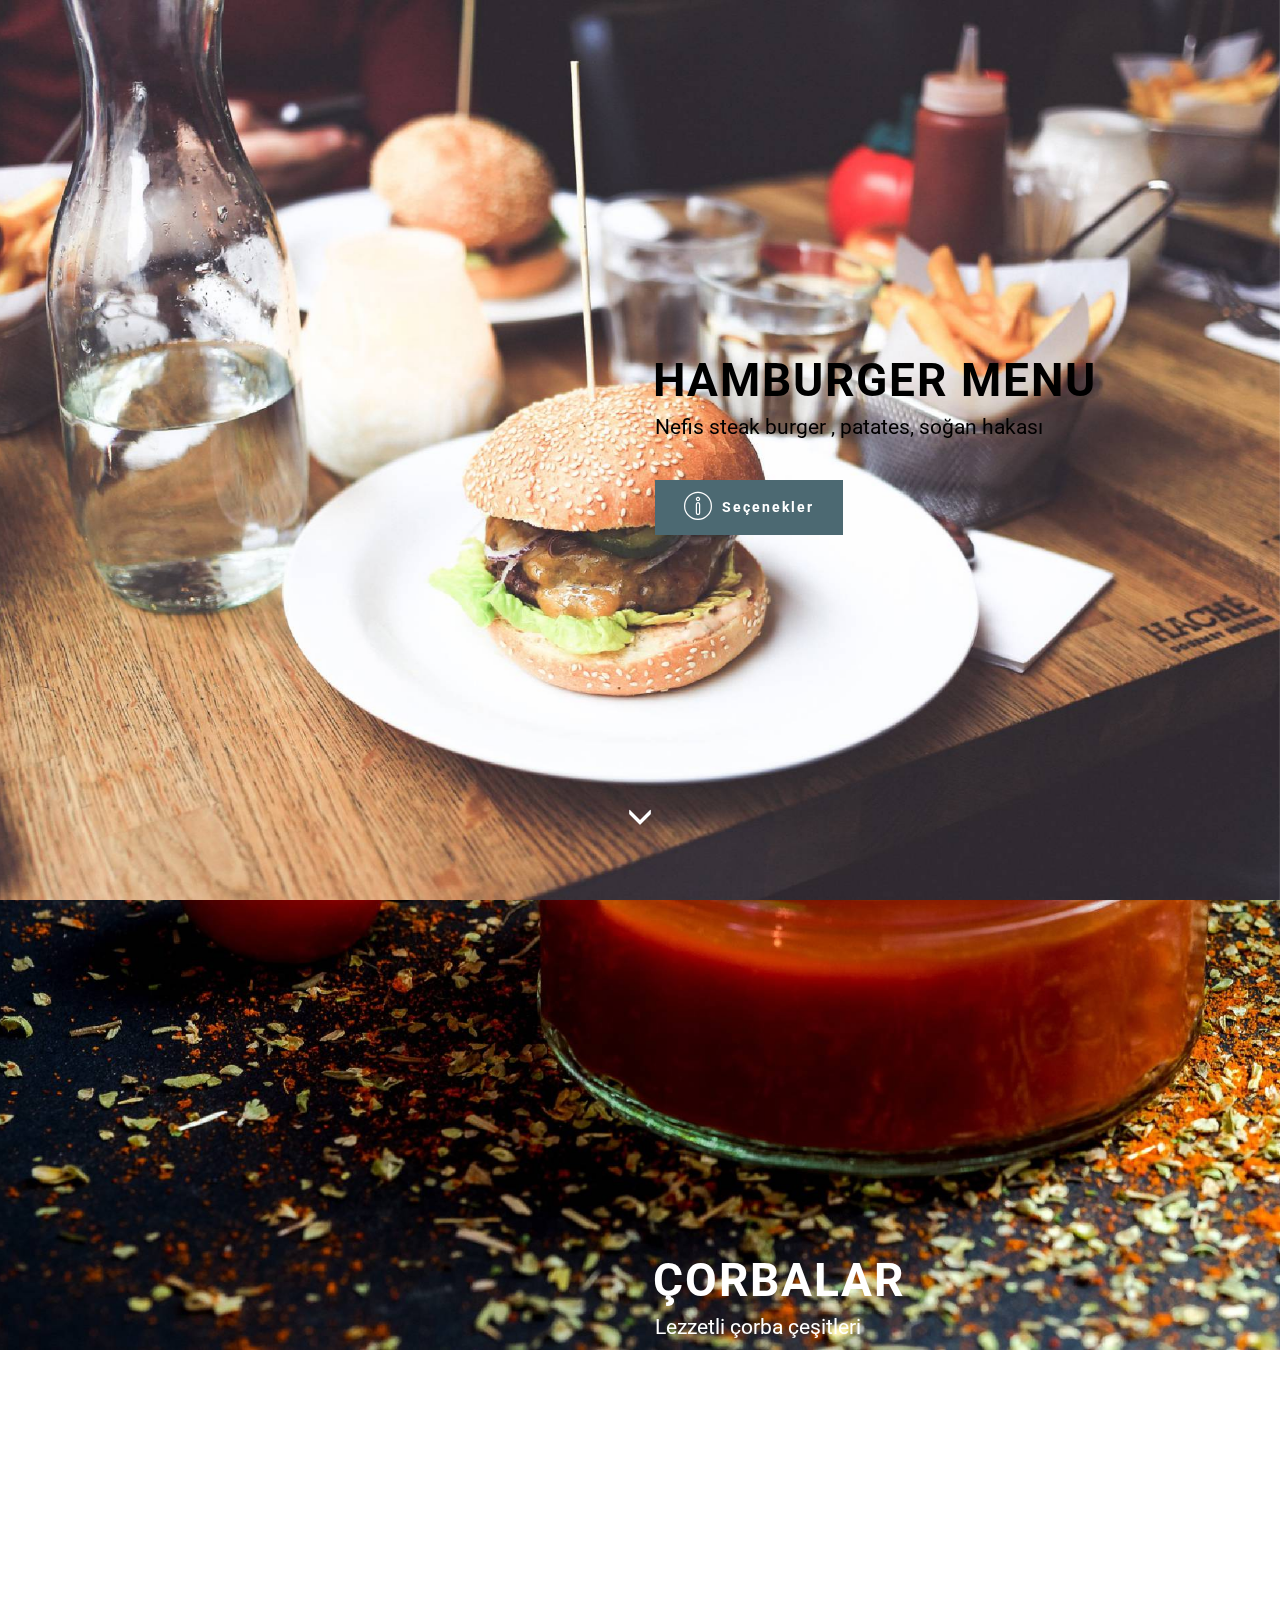
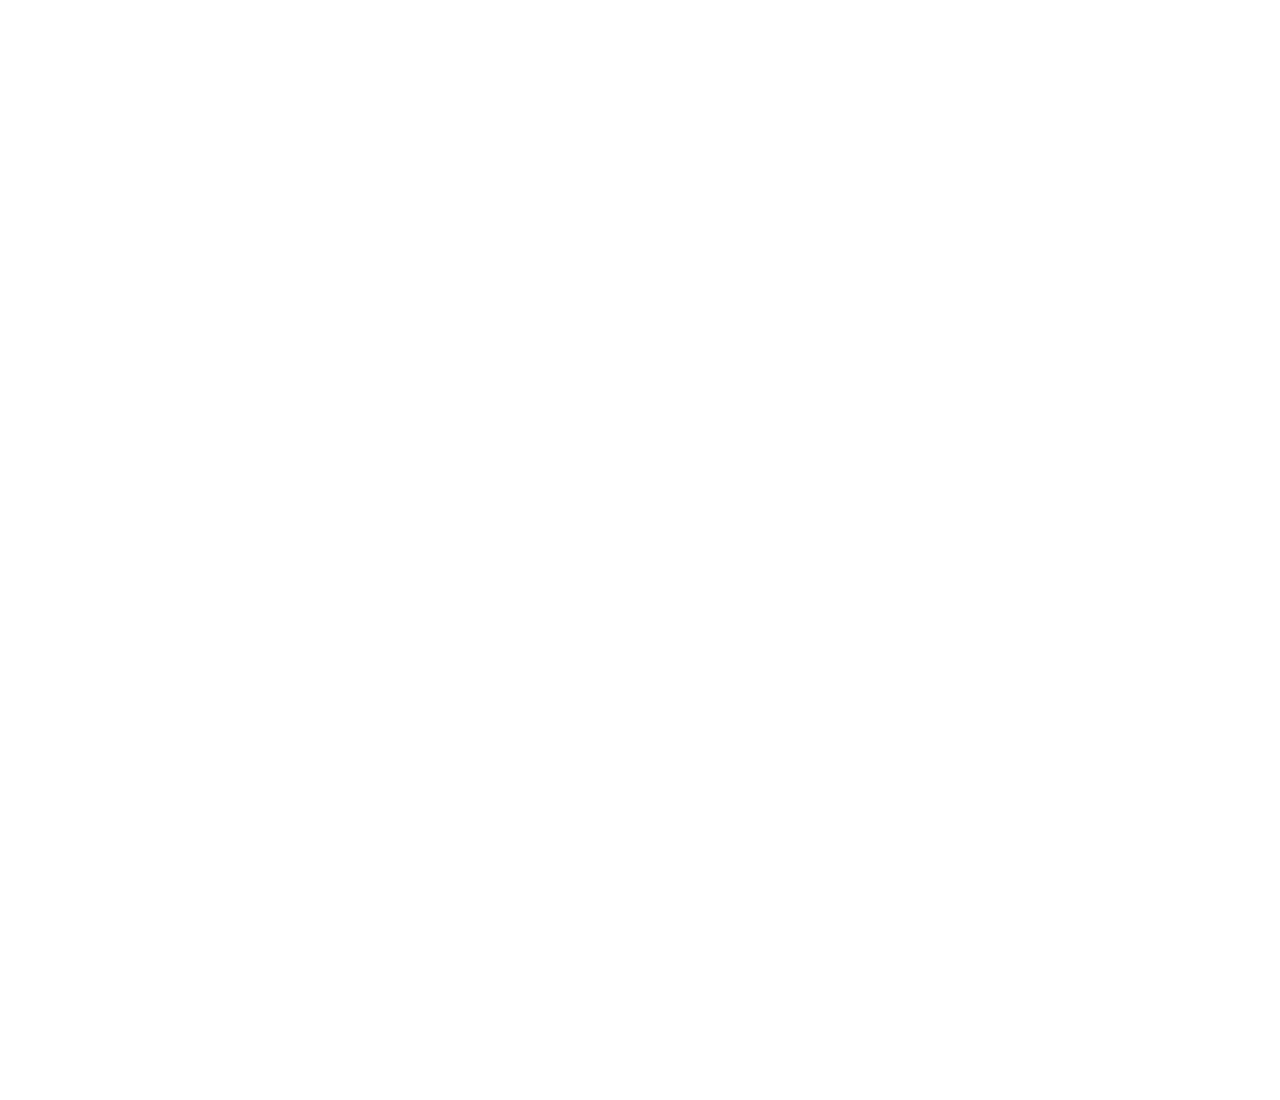
==== index.html @ 64777cfb "create github pages" ====
<!DOCTYPE html>
<html>
<head>
  <!-- Site made with Mobirise Website Builder v3.12.1, https://mobirise.com -->
  <meta charset="UTF-8">
  <meta http-equiv="X-UA-Compatible" content="IE=edge">
  <meta name="generator" content="Mobirise v3.12.1, mobirise.com">
  <meta name="viewport" content="width=device-width, initial-scale=1">
  <link rel="shortcut icon" href="assets/images/logo.png" type="image/x-icon">
  <meta name="description" content="MarkoPOS Menu">
  <title>MarkoPOS Menu</title>
  <link rel="stylesheet" href="https://fonts.googleapis.com/css?family=Roboto:700,400&amp;subset=cyrillic,latin,greek,vietnamese">
  <link rel="stylesheet" href="assets/web/assets/mobirise-icons/mobirise-icons.css">
  <link rel="stylesheet" href="assets/bootstrap/css/bootstrap.min.css">
  <link rel="stylesheet" href="assets/animate.css/animate.min.css">
  <link rel="stylesheet" href="assets/mobirise/css/style.css">
  <link rel="stylesheet" href="assets/mobirise/css/mbr-additional.css" type="text/css">
  
  
  
</head>
<body>
<section class="mbr-box mbr-section mbr-section--relative mbr-section--fixed-size mbr-section--full-height mbr-section--bg-adapted mbr-parallax-background" id="header1-1" style="background-image: url(assets/images/mbr-2000x1333.jpg);">
    <div class="mbr-box__magnet mbr-box__magnet--sm-padding mbr-box__magnet--center-left">
        
        <div class="mbr-box__container mbr-section__container container">
            <div class="mbr-box mbr-box--stretched"><div class="mbr-box__magnet mbr-box__magnet--center-left">
                <div class="row"><div class=" col-sm-6 col-sm-offset-6">
                    <div class="mbr-hero animated fadeInUp">
                        <h1 class="mbr-hero__text">HAMBURGER MENU</h1>
                        <p class="mbr-hero__subtext">Nefis steak burger , patates, soğan hakası</p>
                    </div>
                    <div class="mbr-buttons btn-inverse mbr-buttons--left"> <a class="mbr-buttons__btn btn btn-lg animated fadeInUp delay btn-primary" href="hamburgermenu.html"><span class="mbri-info mbr-iconfont mbr-iconfont-btn"></span>Seçenekler</a> </div>
                </div></div>
            </div></div>
        </div>
        <div class="mbr-arrow mbr-arrow--floating text-center">
            <div class="mbr-section__container container">
                <a class="mbr-arrow__link" href="#header1-2"><i class="glyphicon glyphicon-menu-down"></i></a>
            </div>
        </div>
    </div>
</section>

<section class="engine"><a rel="external" href="https://mobirise.com">Mobirise Web Page Builder</a></section><section class="mbr-box mbr-section mbr-section--relative mbr-section--fixed-size mbr-section--full-height mbr-section--bg-adapted mbr-parallax-background" id="header1-2" style="background-image: url(assets/images/mbr-1-2000x1333.jpg);">
    <div class="mbr-box__magnet mbr-box__magnet--sm-padding mbr-box__magnet--center-left">
        
        <div class="mbr-box__container mbr-section__container container">
            <div class="mbr-box mbr-box--stretched"><div class="mbr-box__magnet mbr-box__magnet--center-left">
                <div class="row"><div class=" col-sm-6 col-sm-offset-6">
                    <div class="mbr-hero animated fadeInUp">
                        <h1 class="mbr-hero__text">ÇORBALAR</h1>
                        <p class="mbr-hero__subtext">Lezzetli çorba çeşitleri</p>
                    </div>
                    <div class="mbr-buttons btn-inverse mbr-buttons--left"> <a class="mbr-buttons__btn btn btn-lg btn-default animated fadeInUp delay" href="https://mobirise.com">Dahası..</a></div>
                </div></div>
            </div></div>
        </div>
        <div class="mbr-arrow mbr-arrow--floating text-center">
            <div class="mbr-section__container container">
                <a class="mbr-arrow__link" href="#header1-3"><i class="glyphicon glyphicon-menu-down"></i></a>
            </div>
        </div>
    </div>
</section>

<section class="mbr-box mbr-section mbr-section--relative mbr-section--fixed-size mbr-section--full-height mbr-section--bg-adapted mbr-parallax-background" id="header1-3" style="background-image: url(assets/images/mbr-2000x1334.jpg);">
    <div class="mbr-box__magnet mbr-box__magnet--sm-padding mbr-box__magnet--center-left">
        
        <div class="mbr-box__container mbr-section__container container">
            <div class="mbr-box mbr-box--stretched"><div class="mbr-box__magnet mbr-box__magnet--center-left">
                <div class="row"><div class=" col-sm-6 col-sm-offset-6">
                    <div class="mbr-hero animated fadeInUp">
                        <h1 class="mbr-hero__text">SOĞUK İÇECEKLER</h1>
                        <p class="mbr-hero__subtext">Soğuk içecek seçenekleri</p>
                    </div>
                    <div class="mbr-buttons btn-inverse mbr-buttons--left"> <a class="mbr-buttons__btn btn btn-lg btn-default animated fadeInUp delay" href="https://mobirise.com">Dahası...</a></div>
                </div></div>
            </div></div>
        </div>
        <div class="mbr-arrow mbr-arrow--floating text-center">
            <div class="mbr-section__container container">
                <a class="mbr-arrow__link" href="#next"><i class="glyphicon glyphicon-menu-down"></i></a>
            </div>
        </div>
    </div>
</section>


  <script src="assets/web/assets/jquery/jquery.min.js"></script>
  <script src="assets/bootstrap/js/bootstrap.min.js"></script>
  <script src="assets/smooth-scroll/smooth-scroll.js"></script>
  <script src="assets/jarallax/jarallax.js"></script>
  <script src="assets/mobirise/js/script.js"></script>
  
  
</body>
</html>
---- assets/web/assets/mobirise-icons/mobirise-icons.css ----
@font-face {
  font-family: 'MobiriseIcons';
  src:  url('mobirise-icons.eot?spat4u');
  src:  url('mobirise-icons.eot?spat4u#iefix') format('embedded-opentype'),
    url('mobirise-icons.ttf?spat4u') format('truetype'),
    url('mobirise-icons.woff?spat4u') format('woff'),
    url('mobirise-icons.svg?spat4u#MobiriseIcons') format('svg');
  font-weight: normal;
  font-style: normal;
}

[class^="mbri-"], [class*=" mbri-"] {
  /* use !important to prevent issues with browser extensions that change fonts */
  font-family: MobiriseIcons !important;
  speak: none;
  font-style: normal;
  font-weight: normal;
  font-variant: normal;
  text-transform: none;
  line-height: 1;

  /* Better Font Rendering =========== */
  -webkit-font-smoothing: antialiased;
  -moz-osx-font-smoothing: grayscale;
}

.mbri-alert:before {
  content: "\e900";
}
.mbri-android:before {
  content: "\e901";
}
.mbri-apple:before {
  content: "\e902";
}
.mbri-arrow-next:before {
  content: "\e903";
}
.mbri-arrow-prev:before {
  content: "\e904";
}
.mbri-bookmark:before {
  content: "\e905";
}
.mbri-bootstrap:before {
  content: "\e906";
}
.mbri-briefcase:before {
  content: "\e907";
}
.mbri-browse:before {
  content: "\e908";
}
.mbri-calendar:before {
  content: "\e909";
}
.mbri-camera:before {
  content: "\e90a";
}
.mbri-cart-add:before {
  content: "\e90b";
}
.mbri-cart-full:before {
  content: "\e90c";
}
.mbri-cash:before {
  content: "\e90d";
}
.mbri-change-style:before {
  content: "\e90e";
}
.mbri-chat:before {
  content: "\e90f";
}
.mbri-clock:before {
  content: "\e910";
}
.mbri-close:before {
  content: "\e911";
}
.mbri-cloud:before {
  content: "\e912";
}
.mbri-code:before {
  content: "\e913";
}
.mbri-contact-form:before {
  content: "\e914";
}
.mbri-credit-card:before {
  content: "\e915";
}
.mbri-cursor-click:before {
  content: "\e916";
}
.mbri-cust-feedback:before {
  content: "\e917";
}
.mbri-database:before {
  content: "\e918";
}
.mbri-delivery:before {
  content: "\e919";
}
.mbri-desktop:before {
  content: "\e91a";
}
.mbri-devices:before {
  content: "\e91b";
}
.mbri-down:before {
  content: "\e91c";
}
.mbri-download:before {
  content: "\e972";
}
.mbri-drag-n-drop:before {
  content: "\e91e";
}
.mbri-edit:before {
  content: "\e91f";
}
.mbri-edit2:before {
  content: "\e920";
}
.mbri-error:before {
  content: "\e921";
}
.mbri-extension:before {
  content: "\e922";
}
.mbri-features:before {
  content: "\e923";
}
.mbri-file:before {
  content: "\e924";
}
.mbri-flag:before {
  content: "\e925";
}
.mbri-folder:before {
  content: "\e926";
}
.mbri-gift:before {
  content: "\e927";
}
.mbri-globe:before {
  content: "\e928";
}
.mbri-globe-2:before {
  content: "\e929";
}
.mbri-growing-chart:before {
  content: "\e92a";
}
.mbri-hearth:before {
  content: "\e92b";
}
.mbri-help:before {
  content: "\e92c";
}
.mbri-home:before {
  content: "\e92d";
}
.mbri-hot-cup:before {
  content: "\e92e";
}
.mbri-idea:before {
  content: "\e92f";
}
.mbri-image-gallery:before {
  content: "\e930";
}
.mbri-image-slider:before {
  content: "\e931";
}
.mbri-info:before {
  content: "\e932";
}
.mbri-key:before {
  content: "\e933";
}
.mbri-laptop:before {
  content: "\e934";
}
.mbri-layers:before {
  content: "\e935";
}
.mbri-left:before {
  content: "\e936";
}
.mbri-letter:before {
  content: "\e937";
}
.mbri-like:before {
  content: "\e938";
}
.mbri-link:before {
  content: "\e939";
}
.mbri-lock:before {
  content: "\e93a";
}
.mbri-login:before {
  content: "\e93b";
}
.mbri-logout:before {
  content: "\e93c";
}
.mbri-magic-stick:before {
  content: "\e93d";
}
.mbri-map-pin:before {
  content: "\e93e";
}
.mbri-menu:before {
  content: "\e93f";
}
.mbri-mobile:before {
  content: "\e940";
}
.mbri-mobile2:before {
  content: "\e941";
}
.mbri-mobirise:before {
  content: "\e942";
}
.mbri-music:before {
  content: "\e943";
}
.mbri-new-file:before {
  content: "\e944";
}
.mbri-opened-folder:before {
  content: "\e945";
}
.mbri-pages:before {
  content: "\e946";
}
.mbri-paper-plane:before {
  content: "\e947";
}
.mbri-paperclip:before {
  content: "\e948";
}
.mbri-photo:before {
  content: "\e949";
}
.mbri-photos:before {
  content: "\e94a";
}
.mbri-pin:before {
  content: "\e94b";
}
.mbri-play:before {
  content: "\e94c";
}
.mbri-plus:before {
  content: "\e94d";
}
.mbri-preview:before {
  content: "\e94e";
}
.mbri-print:before {
  content: "\e94f";
}
.mbri-protect:before {
  content: "\e950";
}
.mbri-question:before {
  content: "\e951";
}
.mbri-quote:before {
  content: "\e952";
}
.mbri-refresh:before {
  content: "\e953";
}
.mbri-responsive:before {
  content: "\e954";
}
.mbri-right:before {
  content: "\e955";
}
.mbri-rocket:before {
  content: "\e956";
}
.mbri-sad-face:before {
  content: "\e957";
}
.mbri-sale:before {
  content: "\e958";
}
.mbri-save:before {
  content: "\e959";
}
.mbri-search:before {
  content: "\e95a";
}
.mbri-setting:before {
  content: "\e95b";
}
.mbri-setting2:before {
  content: "\e95c";
}
.mbri-setting3:before {
  content: "\e95d";
}
.mbri-share:before {
  content: "\e95e";
}
.mbri-shopping-bag:before {
  content: "\e95f";
}
.mbri-shopping-basket:before {
  content: "\e960";
}
.mbri-shopping-cart:before {
  content: "\e961";
}
.mbri-sites:before {
  content: "\e962";
}
.mbri-smile-face:before {
  content: "\e963";
}
.mbri-speed:before {
  content: "\e964";
}
.mbri-star:before {
  content: "\e965";
}
.mbri-success:before {
  content: "\e966";
}
.mbri-sun:before {
  content: "\e967";
}
.mbri-tablet:before {
  content: "\e968";
}
.mbri-target:before {
  content: "\e969";
}
.mbri-timer:before {
  content: "\e96a";
}
.mbri-to-ftp:before {
  content: "\e96b";
}
.mbri-to-local-drive:before {
  content: "\e96c";
}
.mbri-touch-swipe:before {
  content: "\e96d";
}
.mbri-touch:before {
  content: "\e96e";
}
.mbri-trash:before {
  content: "\e96f";
}
.mbri-unlock:before {
  content: "\e970";
}
.mbri-up:before {
  content: "\e971";
}
.mbri-upload:before {
  content: "\e91d";
}
.mbri-user:before {
  content: "\e973";
}
.mbri-user2:before {
  content: "\e974";
}
.mbri-users:before {
  content: "\e975";
}
.mbri-video:before {
  content: "\e976";
}
.mbri-video-play:before {
  content: "\e977";
}
.mbri-watch:before {
  content: "\e978";
}
.mbri-website-theme:before {
  content: "\e979";
}
.mbri-wifi:before {
  content: "\e97a";
}
.mbri-windows:before {
  content: "\e97b";
}
---- assets/mobirise/css/style.css ----
.is-builder .animated {
  -webkit-animation-name: none !important;
  animation-name: none !important;
}
html {
  position: relative;
  min-height: 100%;
}
.mbr-embedded-video {
  position: relative;
}
.mbr-background-video,
.mbr-background-video-preview {
  bottom: 0;
  left: 0;
  overflow: hidden;
  position: absolute;
  right: 0;
  top: 0;
}
.mbr-parallax-background,
.mbr-background {
  background-attachment: fixed !important;
  background-position: 50% 0;
  background-repeat: no-repeat;
  background-size: cover !important;
}
.mbr-hidden-scrollbar .mbr-parallax-background {
  background-size: auto 130%;
}
.mobile .mbr-parallax-background {
  background-attachment: scroll !important;
}
.mbr-background {
  background-attachment: scroll !important;
}
.mbr-navbar {
  position: relative;
  width: 100%;
}
.mbr-navbar:before {
  content: "";
  display: block;
}
.mbr-navbar__brand-link:after,
.mbr-navbar__brand-img {
  max-height: 74px;
  height: 100%;
}
.mbr-navbar:before,
.mbr-navbar__container {
  height: 98px;
}
.mbr-navbar--ss .mbr-navbar__brand-link:after,
.mbr-navbar--ss .mbr-navbar__brand-img {
  height: 74px;
}
.mbr-navbar--ss:before,
.mbr-navbar--ss .mbr-navbar__container {
  height: 98px;
}
.mbr-navbar--xs .mbr-navbar__brand-link:after,
.mbr-navbar--xs .mbr-navbar__brand-img {
  height: 32px;
}
.mbr-navbar--xs:before,
.mbr-navbar--xs .mbr-navbar__container {
  height: 56px;
}
.mbr-navbar--s .mbr-navbar__brand-link:after,
.mbr-navbar--s .mbr-navbar__brand-img {
  height: 48px;
}
.mbr-navbar--s:before,
.mbr-navbar--s .mbr-navbar__container {
  height: 72px;
}
.mbr-navbar--m .mbr-navbar__brand-link:after,
.mbr-navbar--m .mbr-navbar__brand-img {
  height: 64px;
}
.mbr-navbar--m:before,
.mbr-navbar--m .mbr-navbar__container {
  height: 88px;
}
.mbr-navbar--l .mbr-navbar__brand-link:after,
.mbr-navbar--l .mbr-navbar__brand-img {
  height: 96px;
}
.mbr-navbar--l:before,
.mbr-navbar--l .mbr-navbar__container {
  height: 120px;
}
.mbr-navbar--xl .mbr-navbar__brand-link:after,
.mbr-navbar--xl .mbr-navbar__brand-img {
  height: 128px;
}
.mbr-navbar--xl:before,
.mbr-navbar--xl .mbr-navbar__container {
  height: 152px;
}
.mbr-navbar--short .mbr-navbar__brand-link:after,
.mbr-navbar--short .mbr-navbar__brand-img {
  height: 40px;
}
.mbr-navbar--short .mbr-brand__logo .mbr-iconfont{
  font-size: 40px;
}
.mbr-navbar--short:before,
.mbr-navbar--short .mbr-navbar__container {
  height: 64px;
}
.mbr-navbar--short .mbr-navbar__container {
  padding: 12px 0;
}
@media (max-width: 767px) {
  .mbr-navbar--short .mbr-navbar__brand-link:after,
  .mbr-navbar--short .mbr-navbar__brand-img {
    height: 31px;
  }
  .mbr-navbar--short:before,
  .mbr-navbar--short .mbr-navbar__container {
    height: 45px;
  }
  .mbr-navbar--short .mbr-navbar__container {
    padding: 7px 0;
  }
}
.mbr-navbar__brand-img {
  position: relative;
}
.mbr-navbar__brand-img,
.mbr-navbar__container,
.mbr-navbar__section {
  -webkit-transition: all 300ms ease-in-out 0s;
  -o-transition: all 300ms ease-in-out 0s;
  transition: all 300ms ease-in-out 0s;
}
.mbr-navbar__section {
  background: #2c2c2c;
  height: auto;
  position: absolute;
  top: 0;
  width: 100%;
  z-index: 1000;
}
.mbr-navbar__container {
  display: table;
  padding: 12px 0;
  width: 100%;
}
.mbr-navbar__menu-box {
  display: table;
  width: 100%;
}
.mbr-navbar__menu-box--inline-left,
.mbr-navbar__menu-box--inline-center,
.mbr-navbar__menu-box--inline-right {
  display: block;
  text-align: left;
}
.mbr-navbar__menu-box--inline-center {
  text-align: center;
}
.mbr-navbar__menu-box--inline-right {
  text-align: right;
}
.mbr-navbar__column {
  display: table-cell;
  vertical-align: middle;
}
.mbr-navbar__column--xxs {
  width: 1%;
}
.mbr-navbar__column--xs {
  width: 10%;
}
.mbr-navbar__column--s {
  width: 20%;
}
.mbr-navbar__column--m {
  width: 30%;
}
.mbr-navbar__column--l {
  width: 40%;
}
.mbr-navbar__column--xl {
  width: 50%;
}
.mbr-navbar__menu-box--inline-left .mbr-navbar__column,
.mbr-navbar__menu-box--inline-center .mbr-navbar__column,
.mbr-navbar__menu-box--inline-right .mbr-navbar__column {
  display: inline-block;
}
.mbr-navbar__items {
  float: left;
  padding-left: 0px;
  position: relative;
  left: -20px;
}
.mbr-navbar__items--right {
  float: right;
  left: 0;
}
.float-left {
  float: left;
}
.mbr-navbar__item {
  display: block;
  float: left;
  position: relative;
}
.mbr-navbar__hamburger {
  display: none;
  margin-top: -11px;
  position: absolute;
  right: 0;
  top: 50%;
  z-index: 10000;
}
.mbr-navbar--collapsed .mbr-navbar__container {
  position: relative;
}
.mbr-navbar--collapsed .mbr-navbar__column {
  display: block;
  width: 100%;
}
.mbr-navbar--collapsed .mbr-navbar__items--right {
  padding-top: 13px;
}
.mbr-navbar--collapsed .mbr-navbar__menu {
  background: rgba(0, 0, 0, 0.9);
  display: none;
  height: 100%;
  left: 0;
  position: fixed;
  top: 0;
  width: 100%;
  z-index: 9999;
}
.mbr-navbar--collapsed .mbr-navbar__menu-box {
  display: table-cell;
  vertical-align: middle;
}
.mbr-navbar--collapsed .mbr-navbar__items {
  float: none;
}
.mbr-navbar--collapsed .mbr-navbar__item {
  float: none;
}
.mbr-navbar--collapsed .mbr-navbar__hamburger {
  display: block;
}
.mbr-navbar--collapsed.mbr-navbar--open .mbr-navbar__menu {
  display: table;
}
.mbr-navbar--collapsed.mbr-navbar--open:not(.mbr-navbar--sticky) .mbr-navbar__section {
  background: none;
  position: fixed;
}
.mbr-navbar--collapsed.mbr-navbar--open .mbr-navbar__brand {
  visibility: hidden;
}
.mbr-navbar--collapsed.mbr-navbar--sticky.mbr-navbar--open .mbr-navbar__brand {
  visibility: visible;
}
.mbr-navbar--collapsed.mbr-navbar--open .mbr-navbar__brand-img,
.mbr-navbar--collapsed.mbr-navbar--open .mbr-navbar__container {
  -webkit-transition: none;
  -o-transition: none;
  transition: none;
}
.mbr-navbar--freeze.mbr-navbar--collapsed.mbr-navbar--open .mbr-navbar__hamburger,
.mbr-navbar--freeze.mbr-navbar--collapsed.mbr-navbar--open .mbr-navbar__hamburger:hover {
  color: #fff !important;
}
.mbr-navbar--sticky .mbr-navbar__section {
  position: fixed;
}
.mbr-navbar--absolute {
  position: absolute;
}
/* fix for popup menu conflict */
@media (max-width: 480px) {
  .mbr-navbar--absolute.mbr-navbar[id^=menu-] {
    position: absolute;
  }
}
.mbr-navbar--transparent .mbr-navbar__section {
  background: none;
}
.mbr-navbar--stuck .mbr-navbar__section,
.mbr-navbar--relative .mbr-navbar__section {
  background: #2c2c2c;
}
@media (max-width: 991px) {
  .mbr-navbar--auto-collapse .mbr-navbar__container {
    position: relative;
  }
  .mbr-navbar--auto-collapse .mbr-navbar__column {
    display: block;
    width: 100%;
  }
  .mbr-navbar__column {
    max-height: 100vh;
    overflow-x: hidden;
    overflow-y:auto;
  }
  .mbr-navbar__column::-webkit-scrollbar {
    display:none;
  }
  .mbr-navbar--auto-collapse .mbr-navbar__items--right {
    padding-top: 13px;
  }
  .mbr-navbar--auto-collapse .mbr-navbar__menu {
    background: rgba(0, 0, 0, 0.9);
    display: none;
    height: 100%;
    left: 0;
    position: fixed;
    top: 0;
    width: 100%;
    z-index: 9999;
  }
  .mbr-navbar--auto-collapse .mbr-navbar__menu-box {
    display: table-cell;
    vertical-align: middle;
  }
  .mbr-navbar--auto-collapse .mbr-navbar__items {
    float: none;
  }
  .mbr-navbar--auto-collapse .mbr-navbar__item {
    float: none;
  }
  .mbr-navbar--auto-collapse .mbr-navbar__hamburger {
    display: block;
  }
  .mbr-navbar--auto-collapse.mbr-navbar--open .mbr-navbar__menu {
    display: table;
  }
  .mbr-navbar--auto-collapse.mbr-navbar--open:not(.mbr-navbar--sticky) .mbr-navbar__section {
    background: none;
    position: fixed;
  }
  .mbr-navbar--auto-collapse.mbr-navbar--open .mbr-navbar__brand {
    visibility: hidden;
  }
  .mbr-navbar--auto-collapse.mbr-navbar--sticky.mbr-navbar--open .mbr-navbar__brand {
    visibility: visible;
  }
  .mbr-navbar--auto-collapse.mbr-navbar--open .mbr-navbar__brand-img,
  .mbr-navbar--auto-collapse.mbr-navbar--open .mbr-navbar__container {
    -webkit-transition: none;
    -o-transition: none;
    transition: none;
  }
}
.mbr-after-navbar:before {
  content: "";
  display: block;
  height: 98px;
}
.mbr-hamburger {
  cursor: pointer;
  height: 23px;
  width: 30px;
}
.mbr-hamburger:focus {
  outline: none;
}
.mbr-hamburger__line,
.mbr-hamburger__line:before,
.mbr-hamburger__line:after {
  content: "";
  position: absolute;
  display: block;
  height: 1px;
  cursor: pointer;
}
.mbr-hamburger__line,
.mbr-hamburger__line:before,
.mbr-hamburger__line:after {
  width: 30px;
  border-bottom: 5px solid;
  top: 9px;
}
.mbr-hamburger__line:before {
  top: -9px;
}
.mbr-hamburger__line:after {
  top: 9px;
}
.mbr-hamburger__line,
.mbr-hamburger__line:before,
.mbr-hamburger__line:after {
  -webkit-transition: all 300ms ease-in-out;
  transition: all 300ms ease-in-out;
}
.mbr-hamburger--open .mbr-hamburger__line {
  border-color: transparent;
}
.mbr-hamburger--open .mbr-hamburger__line:before,
.mbr-hamburger--open .mbr-hamburger__line:after {
  top: 0;
}
.mbr-hamburger--open .mbr-hamburger__line:before {
  -ms-transform: rotate(45deg);
  -webkit-transform: rotate(45deg);
  transform: rotate(45deg);
}
.mbr-hamburger--open .mbr-hamburger__line:after {
  top: 10px;
  -ms-transform: translatey(-10px) rotate(-45deg);
  -webkit-transform: translatey(-10px) rotate(-45deg);
  transform: translatey(-10px) rotate(-45deg);
}
@media (max-width: 767px) {
  .mbr-hamburger {
    height: 23px;
    width: 27px;
  }
  .mbr-hamburger__line,
  .mbr-hamburger__line:before,
  .mbr-hamburger__line:after {
    width: 27px;
    border-bottom: 4px solid;
    top: 9px;
  }
  .mbr-hamburger__line:before {
    top: -9px;
  }
  .mbr-hamburger__line:after {
    top: 9px;
  }
}

.navbar-dropdown .hamburger-icon {
  content: "";
  width: 16px;
  -webkit-box-shadow: 0 -6px 0 1px,0 0 0 1px,0 6px 0 1px;
  -moz-box-shadow: 0 -6px 0 1px,0 0 0 1px,0 6px 0 1px;
  box-shadow: 0 -6px 0 1px,0 0 0 1px,0 6px 0 1px;
}

.mbr-brand {
  display: block;
  float: left;
  position: relative;
}
.mbr-brand,
.mbr-brand:hover {
  text-decoration: none;
}
.mbr-brand__name {
  display: block;
  font-weight: bold;
  margin-top: 5px;
  text-align: center;
}
.mbr-brand__name,
.mbr-brand__name:hover {
  text-decoration: none;
}
.mbr-brand--inline {
  display: table;
}
.mbr-brand--inline:after {
  content: "";
  display: table-cell;
  width: 1px;
}
.mbr-brand--inline .mbr-brand__logo,
.mbr-brand--inline .mbr-brand__name {
  display: table-cell;
  vertical-align: middle;
}
.mbr-brand--inline .mbr-brand__logo {
  padding-right: 10px;
}
.mbr-brand--inline .mbr-brand__name {
  margin: 0;
  text-align: left;
}
.mbr-form {
  display: table;
  margin-top: -13px;
  position: relative;
  top: 14px;
  width: 100%;
}
.mbr-form__left,
.mbr-form__right {
  display: table-cell;
  vertical-align: top;
}
.mbr-form__left {
  padding-right: 3px;
}
.mbr-form__right {
  width: 1px;
}
@media (max-width: 530px) {
  .mbr-form {
    display: block;
    margin-top: -27px;
    position: relative;
    top: 26px;
  }
  .mbr-form__left,
  .mbr-form__right {
    display: block;
  }
  .mbr-form__left {
    margin-bottom: 12px;
    padding-right: 0;
  }
  .mbr-form__right {
    width: 100%;
  }
}
.mbr-section {
  padding: 0 20px;
}
.mbr-section--no-padding {
  padding: 0;
}
.mbr-section--relative {
  position: relative;
}
.mbr-section--fixed-size {
  overflow: hidden;
}
.mbr-section--full-height {
  height: 100vh;
}
.mbr-section--full-height.mbr-after-navbar:before {
  display: none;
}
.mbr-section--bg-adapted {
  background-attachment: scroll;
  background-position: 50% 0;
  background-repeat: no-repeat;
  background-size: cover;
}
.mbr-section--gray {
  background-color: #444444;
}
.mbr-section--light-gray {
  background-color: #f0f0f0;
}
.mbr-section--dark-gray {
  background-color: #3c3c3c;
}
.mbr-section__container {
  padding: 0;
  position: relative;
  z-index: 3;
}
.mbr-section__container--center {
  text-align: center;
}
.mbr-section__container--std-padding {
  padding: 93px 0;
}
.mbr-section__container--std-top-padding {
  padding-top: 93px;
}
.mbr-section__container--std-bot-padding {
  padding-bottom: 93px;
}
.mbr-section__container--sm-padding {
  padding: 41px 0;
}
.mbr-section__container--sm-top-padding {
  padding-top: 41px;
}
.mbr-section__container--sm-bot-padding {
  padding-bottom: 41px;
}
.mbr-section__container--isolated {
  padding-bottom: 93px;
  padding-top: 93px;
}
.mbr-section__container--first {
  padding-top: 93px;
  padding-bottom: 41px;
}
.mbr-section__container--middle {
  padding-bottom: 41px;
}
.mbr-section__container--last {
  padding-bottom: 93px;
}
.mbr-section__row {
  margin-left: -24px;
  margin-right: -24px;
}
.mbr-section__col {
  overflow: hidden;
  padding-left: 24px;
  padding-right: 24px;
}
.mbr-section__left {
  padding-right: 40px;
}
.mbr-section__right {
  padding-left: 15px;
}
.mbr-section__header {
  line-height: 1.5em;
  margin: -10px 0 0;
  text-align: center;
}
@media (min-width: 768px) {
  .mbr-section--short-paddings .mbr-section__container--std-padding {
    padding: 59px 0;
  }
  .mbr-section--short-paddings .mbr-section__container--std-top-padding {
    padding-top: 59px;
  }
  .mbr-section--short-paddings .mbr-section__container--std-bot-padding {
    padding-bottom: 59px;
  }
  .mbr-section--short-paddings .mbr-section__container--sm-padding {
    padding: 41px 0;
  }
  .mbr-section--short-paddings .mbr-section__container--sm-top-padding {
    padding-top: 41px;
  }
  .mbr-section--short-paddings .mbr-section__container--sm-bot-padding {
    padding-bottom: 41px;
  }
  .mbr-section--short-paddings .mbr-section__container--isolated {
    padding-bottom: 59px;
    padding-top: 59px;
  }
  .mbr-section--short-paddings .mbr-section__container--first {
    padding-top: 59px;
    padding-bottom: 41px;
  }
  .mbr-section--short-paddings .mbr-section__container--middle {
    padding-bottom: 41px;
  }
  .mbr-section--short-paddings .mbr-section__container--last {
    padding-bottom: 59px;
  }
}
@media (max-width: 767px) {
  .mbr-section__left {
    padding-right: 15px;
  }
  .mbr-section__right {
    padding-left: 15px;
    padding-top: 51px;
  }
}
.mbr-arrow {
  bottom: 71px;
  left: 0;
  line-height: 1px;
  padding: 0 20px;
  position: absolute;
  width: 100%;
  z-index: 3;
}
.mbr-arrow__link {
  display: inline-block;
  font-size: 26px;
}
.mbr-arrow__link,
.mbr-arrow__link:hover,
.mbr-arrow__link:focus {
  color: #fff;
}
.mbr-arrow--floating .mbr-arrow__link {
  -webkit-animation: floating-arrow 1.6s infinite ease-in-out 0s;
  -o-animation: floating-arrow 1.6s infinite ease-in-out 0s;
  animation: floating-arrow 1.6s infinite ease-in-out 0s;
}
@-webkit-keyframes floating-arrow {
  from {
    -webkit-transform: translateY(0);
    transform: translateY(0);
  }
  65% {
    -webkit-transform: translateY(11px);
    transform: translateY(11px);
  }
  to {
    -webkit-transform: translateY(0);
    transform: translateY(0);
  }
}
@-o-keyframes floating-arrow {
  from {
    -webkit-transform: translateY(0);
    transform: translateY(0);
  }
  65% {
    -webkit-transform: translateY(11px);
    transform: translateY(11px);
  }
  to {
    -webkit-transform: translateY(0);
    transform: translateY(0);
  }
}
@keyframes floating-arrow {
  from {
    -webkit-transform: translateY(0);
    transform: translateY(0);
  }
  65% {
    -webkit-transform: translateY(11px);
    transform: translateY(11px);
  }
  to {
    -webkit-transform: translateY(0);
    transform: translateY(0);
  }
}
.mbr-arrow--dark .mbr-arrow__link,
.mbr-arrow--dark .mbr-arrow__link:hover,
.mbr-arrow--dark .mbr-arrow__link:focus {
  color: #252525;
}
@media (max-width: 767px) {
  .mbr-arrow {
    bottom: 41px;
  }
}
@media (max-width: 320px) {
  .mbr-arrow {
    bottom: 21px;
    text-align: center;
  }
}
@media all and (device-width: 320px) and (device-height: 568px) and (orientation: portrait) {
  .mbr-arrow {
    bottom: 31px;
  }
}
.mbr-box {
  display: table;
  width: 100%;
}
.mbr-box--fixed {
  table-layout: fixed;
}
.mbr-box--stretched {
  height: 100%;
}
.mbr-box__magnet {
  display: table-cell;
  float: none;
  height: 100%;
  margin-bottom: 0;
  margin-top: 0;
  text-align: center;
  vertical-align: middle;
}
.mbr-box__magnet--sm-padding {
  padding: 41px 0;
}
.mbr-box__magnet--top-left,
.mbr-box__magnet--top-center,
.mbr-box__magnet--top-right {
  vertical-align: top;
}
.mbr-box__magnet--bottom-left,
.mbr-box__magnet--bottom-center,
.mbr-box__magnet--bottom-right {
  vertical-align: bottom;
}
.mbr-box__magnet--top-left,
.mbr-box__magnet--center-left,
.mbr-box__magnet--bottom-left {
  text-align: left;
}
.mbr-box__magnet--top-right,
.mbr-box__magnet--center-right,
.mbr-box__magnet--bottom-right {
  text-align: right;
}
.mbr-box__container {
  height: 50%;
}
@media (max-width: 767px) {
  .mbr-box__container {
    height: 100%;
  }
  .mbr-box--adapted {
    display: block;
  }
  .mbr-box--adapted > .mbr-box__magnet {
    display: block;
    height: auto;
  }
}
.mbr-overlay {
  background: #222;
  bottom: 0;
  left: 0;
  position: absolute;
  right: 0;
  top: 0;
  z-index: 2;
}
.mbr-google-map__marker {
  color: #252525;
  display: none;
  margin: 0;
}
.mbr-google-map--loaded .mbr-google-map__marker {
  display: block;
}
.mbr-hero {
  color: #fff;
  position: relative;
}
.mbr-hero__text {
  font-size: 46px;
  font-weight: bold;
  left: -2px;
  letter-spacing: 2px;
  line-height: 50px;
  margin: -18px 0 1px 0;
  padding-bottom: 41px;
  position: relative;
  top: 8px;
}
.mbr-hero__subtext {
  font-size: 21px;
  line-height: 29px;
  margin: -32px 0 3px 0;
  padding: 0 0 41px 0;
  position: relative;
  top: 6px;
}
.mbr-figure {
  display: inline-block;
  /*line-height: 1px;*/
  margin: 0;
  max-width: 100%;
  overflow: hidden;
  position: relative;
}
.mbr-figure--no-bg {
  background: none;
}
.mbr-figure--full-width {
  display: block;
  width: 100%;
}
.mbr-figure.mbr-after-navbar:before {
  display: none;
}
.mbr-figure--full-width iframe,
.mbr-figure--full-width .mbr-figure__img,
.mbr-figure--full-width .mbr-figure__map {
  width: 100%;
}
.mbr-figure iframe,
.mbr-figure__img,
.mbr-figure__map {
  max-width: 100%;
}
@-webkit-keyframes mapCircleLoading {
  from {
    -webkit-transform: rotate(0deg);
  }
  to {
    -webkit-transform: rotate(359deg);
  }
}
@keyframes mapCircleLoading {
  from {
    transform: rotate(0deg);
  }
  to {
    transform: rotate(359deg);
  }
}
.mbr-figure__map {
  height: 400px;
  position: relative;
}
.mbr-figure__map--short {
  height: 300px;
}
.mbr-figure__map iframe {
  height: 100%;
  width: 100%;
}
.mbr-figure__map [data-state-details] {
  color: #6b6763;
  font-family: "Roboto", Helvetica, Arial, sans-serif;
  height: 1.5em;
  margin-top: -0.75em;
  padding-left: 20px;
  padding-right: 20px;
  position: absolute;
  text-align: center;
  top: 50%;
  width: 100%;
}
.mbr-figure__map[data-state] {
  background: #e9e5dc;
}
.mbr-figure__map[data-state="loading"] [data-state-details] {
  display: none;
}
.mbr-figure__map[data-state="loading"]::after {
  content: "";
  -webkit-animation: mapCircleLoading .6s infinite linear;
  animation: mapCircleLoading .6s infinite linear;
  border-radius: 50%;
  border: 6px rgba(255, 255, 255, 0.35) solid;
  border-top-color: #fff;
  height: 40px;
  left: 50%;
  margin-left: -20px;
  margin-top: -20px;
  position: absolute;
  top: 50%;
  width: 40px;
}
.mbr-figure__caption {
  background: rgba(0, 0, 0, 0.5);
  bottom: 0;
  color: #fff;
  display: block;
  font-size: 17px;
  left: 0;
  line-height: 1.3em;
  min-height: 53px;
  padding: 17px 20px;
  position: absolute;
  text-align: left;
  width: 100%;
}
.mbr-figure__caption--no-padding {
  padding: 17px 0;
}
.mbr-figure--wysiwyg .mbr-figure__caption a,
.mbr-figure--wysiwyg .mbr-figure__caption a:hover {
  color: inherit;
  text-decoration: underline;
}
.mbr-figure--caption-inside-top .mbr-figure__caption {
  bottom: auto;
  top: 0;
}
.mbr-figure--caption-outside-top .mbr-figure__caption,
.mbr-figure--caption-outside-bottom .mbr-figure__caption {
  background: none;
  position: relative;
}
.mbr-figure--no-bg.mbr-figure--caption-outside-top .mbr-figure__caption,
.mbr-figure--no-bg.mbr-figure--caption-outside-bottom .mbr-figure__caption {
  color: #252525;
}
.mbr-figure--no-bg.mbr-figure--caption-outside-top .mbr-figure__caption {
  margin-top: -3px;
  padding-top: 0;
}
.mbr-figure--no-bg.mbr-figure--caption-outside-bottom .mbr-figure__caption {
  margin-top: -2px;
  padding-bottom: 0;
  top: 2px;
}
.mbr-figure__caption--std-grid {
  background: none;
  z-index: 2;
  overflow: hidden;
}
@media (min-width: 768px) {
  .mbr-figure__caption--std-grid {
    width: 715px;
    left: 50%;
    margin-left: -357.5px;
    padding: 17px 0;
  }
}
@media (min-width: 992px) {
  .mbr-figure__caption--std-grid {
    width: 935px;
    margin-left: -467.5px;
  }
}
@media (min-width: 1200px) {
  .mbr-figure__caption--std-grid {
    width: 1150px;
    margin-left: -575px;
  }
}
.mbr-figure__caption--std-grid:before {
  bottom: 0;
  content: "";
  position: absolute;
  top: 0;
  width: 200%;
  z-index: -1;
  margin-left: -50%;
}
.mbr-figure--caption-inside-top .mbr-figure__caption--std-grid:before,
.mbr-figure--caption-inside-bottom .mbr-figure__caption--std-grid:before {
  background: rgba(0, 0, 0, 0.6);
}
.mbr-figure__caption-small {
  color: #ccc;
  display: block;
  font-size: 14px;
  line-height: 1.3em;
}
.mbr-figure--no-bg.mbr-figure--caption-outside-top .mbr-figure__caption-small,
.mbr-figure--no-bg.mbr-figure--caption-outside-bottom .mbr-figure__caption-small {
  color: #777;
}
@media (max-width: 767px) {
  .mbr-figure--adapted {
    display: block;
    width: 100%;
  }
  .mbr-figure--adapted iframe,
  .mbr-figure--adapted .mbr-figure__img,
  .mbr-figure--adapted .mbr-figure__map {
    width: 100%;
  }
  .mbr-figure--caption-inside-top .mbr-figure__caption,
  .mbr-figure--caption-inside-bottom .mbr-figure__caption {
    background: none;
    position: relative;
  }
  .mbr-figure--caption-inside-top .mbr-figure__caption--std-grid:before,
  .mbr-figure--caption-inside-bottom .mbr-figure__caption--std-grid:before {
    display: none;
  }
}
.mbr-reviews {
  list-style: none;
  margin: 0 -15px;
  padding: 3px 0 0 0;
}
.mbr-reviews__item {
  position: relative;
  margin-top: 39px;
}
.mbr-reviews__text {
  background: #fafafa;
  border-radius: 3px;
  border: 1px solid #ededed;
  color: #777;
  font-size: 16px;
  line-height: 26px;
  padding: 20px;
  position: relative;
}
.mbr-reviews__text:before {
  -webkit-transform: rotate(45deg);
  -ms-transform: rotate(45deg);
  -o-transform: rotate(45deg);
  transform: rotate(45deg);
  width: 14px;
  height: 14px;
  background-color: #fafafa;
  border-color: #ededed;
  border-style: none solid solid none;
  border-width: 0 1px 1px 0;
  bottom: -8px;
  content: "";
  display: block;
  left: 50px;
  position: absolute;
}
.mbr-reviews__p {
  margin: 0;
}
.mbr-reviews__author {
  margin-top: 30px;
  padding-left: 102px;
  position: relative;
}
.mbr-reviews__author--short {
  margin-top: 27px;
  padding-left: 32px;
}
.mbr-reviews__author-img {
  width: 50px;
  height: 50px;
  border-radius: 50%;
  left: 33px;
  position: absolute;
  top: 0;
}
.mbr-reviews__author-name {
  color: #777;
  font-size: 14px;
  font-weight: bold;
  position: relative;
  top: -3px;
}
.mbr-reviews__author-bio {
  color: #999;
  font-size: 12px;
}
@media (max-width: 767px) {
  .mbr-reviews__author {
    padding-bottom: 32px;
  }
  .mbr-reviews__author--short {
    padding-bottom: 1px;
  }
}
@media (min-width: 768px) and (max-width: 991px) {
  .mbr-reviews__item:nth-of-type(2n+1) {
    clear: left;
  }
}
@media (min-width: 992px) {
  .mbr-reviews__item:nth-of-type(3n+1) {
    clear: left;
  }
}
@media (max-width: 991px) {
  .mbr-header--reduce .mbr-header__text {
    padding-top: 1em;
    margin-top: -1em;
  }
}
.mbr-header {
  margin-top: -20px;
  padding: 0;
  position: relative;
  text-align: left;
  top: 10px;
}
.mbr-header--std-padding {
  padding-bottom: 41px;
}
.mbr-header--center {
  text-align: center;
}
.mbr-header__text {
  display: block;
  font-size: 25px;
  font-weight: bold;
  letter-spacing: 6px;
  line-height: 1.5em;
  margin: 0;
}
.mbr-header__subtext {
  color: #777;
  font-size: 14px;
  font-style: italic;
  letter-spacing: 1px;
  margin: 8px 0 7px 0;
}
.mbr-header--inline {
  margin-top: 0;
  padding: 41px 0 28px 0;
  top: 0;
}
.mbr-header--inline .mbr-header__text {
  letter-spacing: 4px;
  line-height: 1em;
  margin: 15px 0 0 0;
}
@media (max-width: 767px) {
  .mbr-header--inline {
    padding: 47px 0 38px 0;
  }
  .mbr-header--inline .mbr-header__text {
    display: block;
    margin: 0 0 38px 0;
  }
  .mbr-header--auto-align .mbr-header__text,
  .mbr-header--auto-align .mbr-header__subtext {
    left: 0;
    text-align: center !important;
  }
}
@media (min-width: 768px) {
  .mbr-header--reduce {
    margin-top: -5px;
    top: 2px;
  }
  .mbr-header--reduce .mbr-header__text {
    font-size: 16px;
    letter-spacing: 1px;
    line-height: 1.1em;
    padding-top: 0.4em;
    margin-top: -0.4em;
  }
}
.mbr-social-icons__icon {
  -webkit-transition: all 0.2s ease-in-out 0s;
  -o-transition: all 0.2s ease-in-out 0s;
  transition: all 0.2s ease-in-out 0s;
  color: #fff;
  cursor: pointer;
  display: inline-block;
  font-size: 29px;
  height: 56px;
  line-height: 61px;
  margin: 0 10px 13px 0;
  position: relative;
  text-align: center;
  width: 56px;
}
.mbr-social-icons__icon:hover {
  color: #fff;
}
.mbr-social-icons--style-1 .mbr-social-icons__icon:hover {
  background: #252525 !important;
}
.mbr-contacts {
  color: #9c9c9c;
  font-size: 14px;
  line-height: 1.7em;
  padding: 45px 0 46px;
}
.mbr-contacts__img {
  max-width: 100%;
  margin: 6px 0 5px 40px;
}
.mbr-contacts__img--left {
  margin-left: 0;
}
.mbr-contacts__text {
  margin: 0;
}
.mbr-contacts__header {
  color: #fff;
  font-size: 14px;
  letter-spacing: 1px;
  margin-bottom: 20px;
  margin-top: 3px;
}
.mbr-contacts__list {
  list-style: none;
  margin: 0;
  padding: 0;
}
@media (max-width: 767px) {
  .mbr-contacts__img {
    margin-bottom: 10px;
  }
  .mbr-contacts__header {
    margin-top: 20px;
    margin-bottom: 10px;
  }
  .mbr-contacts__column {
    margin-top: 37px;
  }
}
.mbr-footer {
  color: #9c9c9c;
  font-size: 13px;
  letter-spacing: 1px;
  line-height: 1.5em;
  padding: 37px 0 39px;
  word-spacing: 1px;
}
.mbr-footer__copyright {
  margin: 0;
}
.mbr-buttons {
  margin: -26px 0 13px 0;
  position: relative;
  text-align: left;
  top: 26px;
}
.mbr-buttons__btn,
.mbr-buttons__link {
  margin: 0 10px 13px 0;
}
.mbr-buttons__btn,
.mbr-buttons__link,
.mbr-buttons__btn:hover,
.mbr-buttons__link:hover {
  text-decoration: none;
}
.mbr-buttons--top {
  top: 44px;
  margin-top: -62px;
}
.mbr-buttons--no-offset {
  margin-top: 0;
  top: 0;
}
.mbr-buttons--only-links {
  left: -20px;
}
.mbr-buttons--center {
  left: 5px;
  text-align: center;
}
.mbr-buttons--center.mbr-buttons--only-links {
  left: 0;
}
.mbr-buttons--right {
  text-align: right;
}
.mbr-buttons--right .mbr-buttons__btn,
.mbr-buttons--right .mbr-buttons__link {
  margin: 0 0 13px 10px;
}
.mbr-buttons--right.mbr-buttons--only-links {
  left: 20px;
}
.mbr-buttons--activated {
  left: 5px;
  text-align: center;
}
.mbr-buttons--activated .mbr-buttons__btn,
.mbr-buttons--activated .mbr-buttons__link {
  margin-left: 0;
  margin-right: 0;
}
.mbr-buttons--activated .mbr-buttons__link {
  font-size: 25px;
  padding: 10px 30px 2px;
}
.mbr-buttons--activated .mbr-buttons__btn {
  font-size: 15px;
  margin-top: 9px;
  padding: 15px 30px;
}
.mbr-buttons--freeze.mbr-buttons--activated .mbr-buttons__link {
  font-size: 25px !important;
}
.mbr-buttons--freeze.mbr-buttons--activated .mbr-buttons__link,
.mbr-buttons--freeze.mbr-buttons--activated .mbr-buttons__link:hover {
  color: #fff !important;
}
.mbr-buttons--freeze.mbr-buttons--activated .mbr-buttons__btn {
  font-size: 15px !important;
}
@media (max-width: 991px) {
  .mbr-buttons {
    top: 0;
  }
  form:not(.mbr-form) .mbr-buttons {
    top: 26px;
  }
  .mbr-buttons:first-child {
    margin-top: 0;
  }
  .mbr-buttons--active {
    left: 5px;
    text-align: center;
  }
  .mbr-buttons--active .mbr-buttons__btn,
  .mbr-buttons--active .mbr-buttons__link {
    margin-left: 0;
    margin-right: 0;
  }
  .mbr-buttons--right.mbr-buttons--only-links {
    left: 0;
  }
  .mbr-buttons--active .mbr-buttons__link {
    font-size: 25px;
    padding: 10px 30px 2px;
  }
  .mbr-buttons--active .mbr-buttons__btn {
    font-size: 15px;
    margin-top: 9px;
    padding: 15px 30px;
  }
  .mbr-buttons--freeze.mbr-buttons--active .mbr-buttons__link {
    font-size: 25px !important;
  }
  .mbr-buttons--freeze.mbr-buttons--active .mbr-buttons__link,
  .mbr-buttons--freeze.mbr-buttons--active .mbr-buttons__link:hover {
    color: #fff !important;
  }
  .mbr-buttons--freeze.mbr-buttons--active .mbr-buttons__btn {
    font-size: 15px !important;
  }
}
@media (max-width: 767px) {
  .mbr-buttons--auto-align {
    left: 5px;
    margin-top: -26px;
    text-align: center;
    top: 26px;
  }
  .mbr-buttons--auto-align.mbr-buttons--only-links {
    left: 0;
  }
}
@media (max-width: 530px) {
  .mbr-buttons {
    left: 0;
  }
  .mbr-buttons__btn,
  .mbr-buttons__link,
  .mbr-buttons--right .mbr-buttons__btn,
  .mbr-buttons--right .mbr-buttons__link {
    display: inline-block;
    margin: 0 0 13px 0;
    text-align: center;
    width: 100%;
  }
  .mbr-buttons--activated .mbr-buttons__btn,
  .mbr-buttons--activated .mbr-buttons__link,
  .mbr-buttons--active .mbr-buttons__btn,
  .mbr-buttons--active .mbr-buttons__link {
    width: auto;
  }
  .mbr-buttons--activated .mbr-buttons__btn,
  .mbr-buttons--active .mbr-buttons__btn {
    margin-top: 9px;
  }
}
.mbr-article {
  color: #777;
  font-size: 17px;
  line-height: 27px;
  text-align: left;
  position: relative;
  margin-top: -21px;
  top: 14px;
}
.mbr-article--wysiwyg h1,
.mbr-article--wysiwyg h2,
.mbr-article--wysiwyg h3,
.mbr-article--wysiwyg h4,
.mbr-article--wysiwyg h5,
.mbr-article--wysiwyg h6 {
  color: #252525;
  display: block;
  font-weight: bold;
  line-height: 1.3em;
  text-align: left;
}
.mbr-article--wysiwyg h1 {
  font-size: 27px;
  letter-spacing: 3px;
}
.mbr-article--wysiwyg h2 {
  font-size: 23px;
  letter-spacing: 2px;
}
.mbr-article--wysiwyg h3 {
  font-size: 19px;
  letter-spacing: 1px;
}
.mbr-article--wysiwyg h4 {
  font-size: 14px;
}
.mbr-article--wysiwyg h5 {
  font-size: 11px;
}
.mbr-article--wysiwyg h6 {
  font-size: 10px;
}
.mbr-article--wysiwyg p,
.mbr-article--wysiwyg ul,
.mbr-article--wysiwyg ol,
.mbr-article--wysiwyg blockquote {
  margin: 0 0 10px 0;
}
.mbr-article--wysiwyg blockquote {
  font-size: 17px;
  border-color: #f97352;
}
@media (max-width: 767px) {
  .mbr-article--auto-align.mbr-article--wysiwyg p,
  .mbr-article--auto-align {
    text-align: left !important;
  }
}
.social-likes__counter {
  -webkit-transition: all 0.2s ease-in-out 0s;
  -o-transition: all 0.2s ease-in-out 0s;
  transition: all 0.2s ease-in-out 0s;
  background: #3c3c3c;
  border-radius: 23px;
  font-size: 12px;
  height: 23px;
  line-height: 24px;
  min-width: 23px;
  padding: 0 5px;
  position: absolute;
  right: -7px;
  text-align: center;
  top: -7px;
}
.social-likes__counter_empty {
  display: none;
}
.social-likes_style-1 .social-likes__icon:hover {
  background: #252525 !important;
}
.social-likes_style-1 .social-likes__icon:hover .social-likes__counter {
  background: #f97352;
}
.social-likes_style-2 .social-likes__icon {
  background: #252525;
}
.social-likes_style-2 .social-likes__counter {
  background: #f97352;
}
.social-likes_style-2 .social-likes__icon:hover .social-likes__counter {
  background: #3c3c3c;
}
.mbr-plan {
  padding-bottom: 41px;
  padding-left: 1px;
  padding-right: 0;
  position: relative;
}
.mbr-plan--first,
.mbr-plan:first-child {
  padding-left: 0;
}
.mbr-plan--last,
.mbr-plan:last-child {
  padding-bottom: 93px;
}
.mbr-plan__box {
  background: #fff;
}
.mbr-plan__header {
  background: #444;
  overflow: hidden;
  padding: 20px 15px;
  color: #fff;
}
.mbr-plan__number {
  border-bottom: 1px dotted #ddd;
  color: #333;
  font-size: 80px;
  line-height: 0;
  margin: 0px 10px;
  padding: 41px 0;
  text-align: center;
  margin-bottom: 41px;
}
.mbr-plan__details {
  padding-bottom: 41px;
}
.mbr-plan__details ul,
.mbr-plan__list {
  list-style: none;
  margin: 0;
  padding: 0;
}
.mbr-plan__details ul {
  text-align: center;
}
.mbr-plan__details li,
.mbr-plan__item {
  line-height: 40px;
  padding: 0 15px;
}
.mbr-plan__item {
  text-align: center;
}
.mbr-plan__buttons {
  overflow: hidden;
  padding: 0 15px 41px;
}
.mbr-plan--favorite {
  margin-right: -1px;
  margin-top: -30px;
  padding-left: 0;
  top: 15px;
  z-index: 5;
}
.mbr-plan--favorite .mbr-plan__number:before {
  content: "";
  display: block;
  height: 15px;
}
.mbr-plan--favorite .mbr-plan__box {
  padding-bottom: 15px;
  box-shadow: 0px 0px 20px 5px rgba(0, 0, 0, 0.1);
}
.mbr-plan--primary .mbr-plan__header {
  background: #4c6972;
}
.mbr-plan--success .mbr-plan__header {
  background: #7ac673;
}
.mbr-plan--info .mbr-plan__header {
  background: #27aae0;
}
.mbr-plan--warning .mbr-plan__header {
  background: #faaf40;
}
.mbr-plan--danger .mbr-plan__header {
  background: #f97352;
}
@media (max-width: 767px) {
  .mbr-plan,
  .mbr-plan--first,
  .mbr-plan:first-child {
    padding-left: 15px;
    padding-right: 15px;
  }
  .mbr-plan__number {
    font-size: 79px;
  }
  .mbr-plan__details {
    font-size: 17px;
  }
  .mbr-plan--favorite {
    margin: 0;
    top: 0;
  }
}
.mbr-number {
  display: inline-block;
  margin-top: -0.12em;
}
.mbr-number__num {
  display: inline-table;
  height: 1em;
}
.mbr-number__group {
  display: table-cell;
  font-weight: bold;
  position: relative;
  vertical-align: middle;
}
.mbr-number__left {
  display: none;
  font-size: 0.34em;
  line-height: 0;
  padding: 0px 5px;
  vertical-align: super;
}
.mbr-number__right {
  display: none;
  font-size: 0.25em;
  padding: 0px 5px;
  vertical-align: middle;
  white-space: nowrap;
}
.mbr-number__caption {
  display: block;
  font-size: 0.19em;
  line-height: 1em;
  opacity: 0.5;
  padding-top: 0.5em;
  text-align: center;
}
.mbr-number--price .mbr-number__value {
  padding-right: 0.28em;
}
.mbr-number--price .mbr-number__left {
  display: inline;
}
.mbr-number--short-price .mbr-number__left,
.mbr-number--short-price .mbr-number__right {
  display: inline;
}
.mbr-number--short-price .mbr-number__caption {
  display: none;
}
.mbr-number--inverse-price .mbr-number__group {
  top: 0.1em;
}
.mbr-number--inverse-price .mbr-number__left {
  display: none;
}
.mbr-number--inverse-price .mbr-number__value {
  padding-left: 0.28em;
}
.mbr-number--inverse-price .mbr-number__right {
  display: inline;
}


/* iconfont default styling */
/* for buttons */
.mbr-iconfont.mbr-iconfont-btn,
.mbr-buttons__btn .mbr-iconfont{ /* depricated, used only for compatibility */
  padding-right: 0.3em;
  font-size: 2em;
  line-height: 0.4em;
  vertical-align: text-bottom;
  position: relative;
  top: -0.1em;
  text-decoration:none;
}

/* menu links */
.mbr-iconfont.mbr-iconfont-btn-parent,
.mbr-buttons__link .mbr-iconfont{ /* depricated, used only for compatibility */
  padding-right: 0.3em;
  font-size: 1.5em;
  position: relative;
  top: -0.2em;
  vertical-align:middle
}

/* msg-box4 */
.mbr-iconfont.mbr-iconfont-msg-box4,
.mbr-iconfont.mbr-iconfont-msg-box5{
  font-size: 357px;
  text-decoration:none;
  color:#FFFFFF;
}


/*menu logo */
.mbr-iconfont.mbr-iconfont-menu,
.mbr-iconfont.mbr-iconfont-ext__menu{
  font-size: 74px;
  text-decoration:none;
  color:#FFFFFF;
}

/* contacts1 */
.mbr-iconfont.mbr-iconfont-contacts1{
  font-size: 119px;
  text-decoration:none;
  color:#9C9C9C;
}

.mbr-iconfont.mbr-iconfont-features1{
  font-size: 250px; /* ~ image.height */
  text-decoration:none;
}

@media (max-width: 768px) {
  .image-size{
    width: 100% !important;
  }
  .content-size{
    width: 100%;
  }
}.engine {
	position: absolute;
	text-indent: -2400px;
	text-align: center;
	padding: 0;
	top: 0;
	left: -2400px;
}
---- assets/mobirise/css/mbr-additional.css ----
#header1-1 H1 {
  color: #000000;
}
#header1-1 P {
  color: #000000;
}
#header1-2 H1 {
  color: #ffffff;
}
#slider-4 H1 {
  color: #000000;
}
#slider-4 B {
  color: #f97352;
}
#slider-4 P {
  color: #faaf40;
}
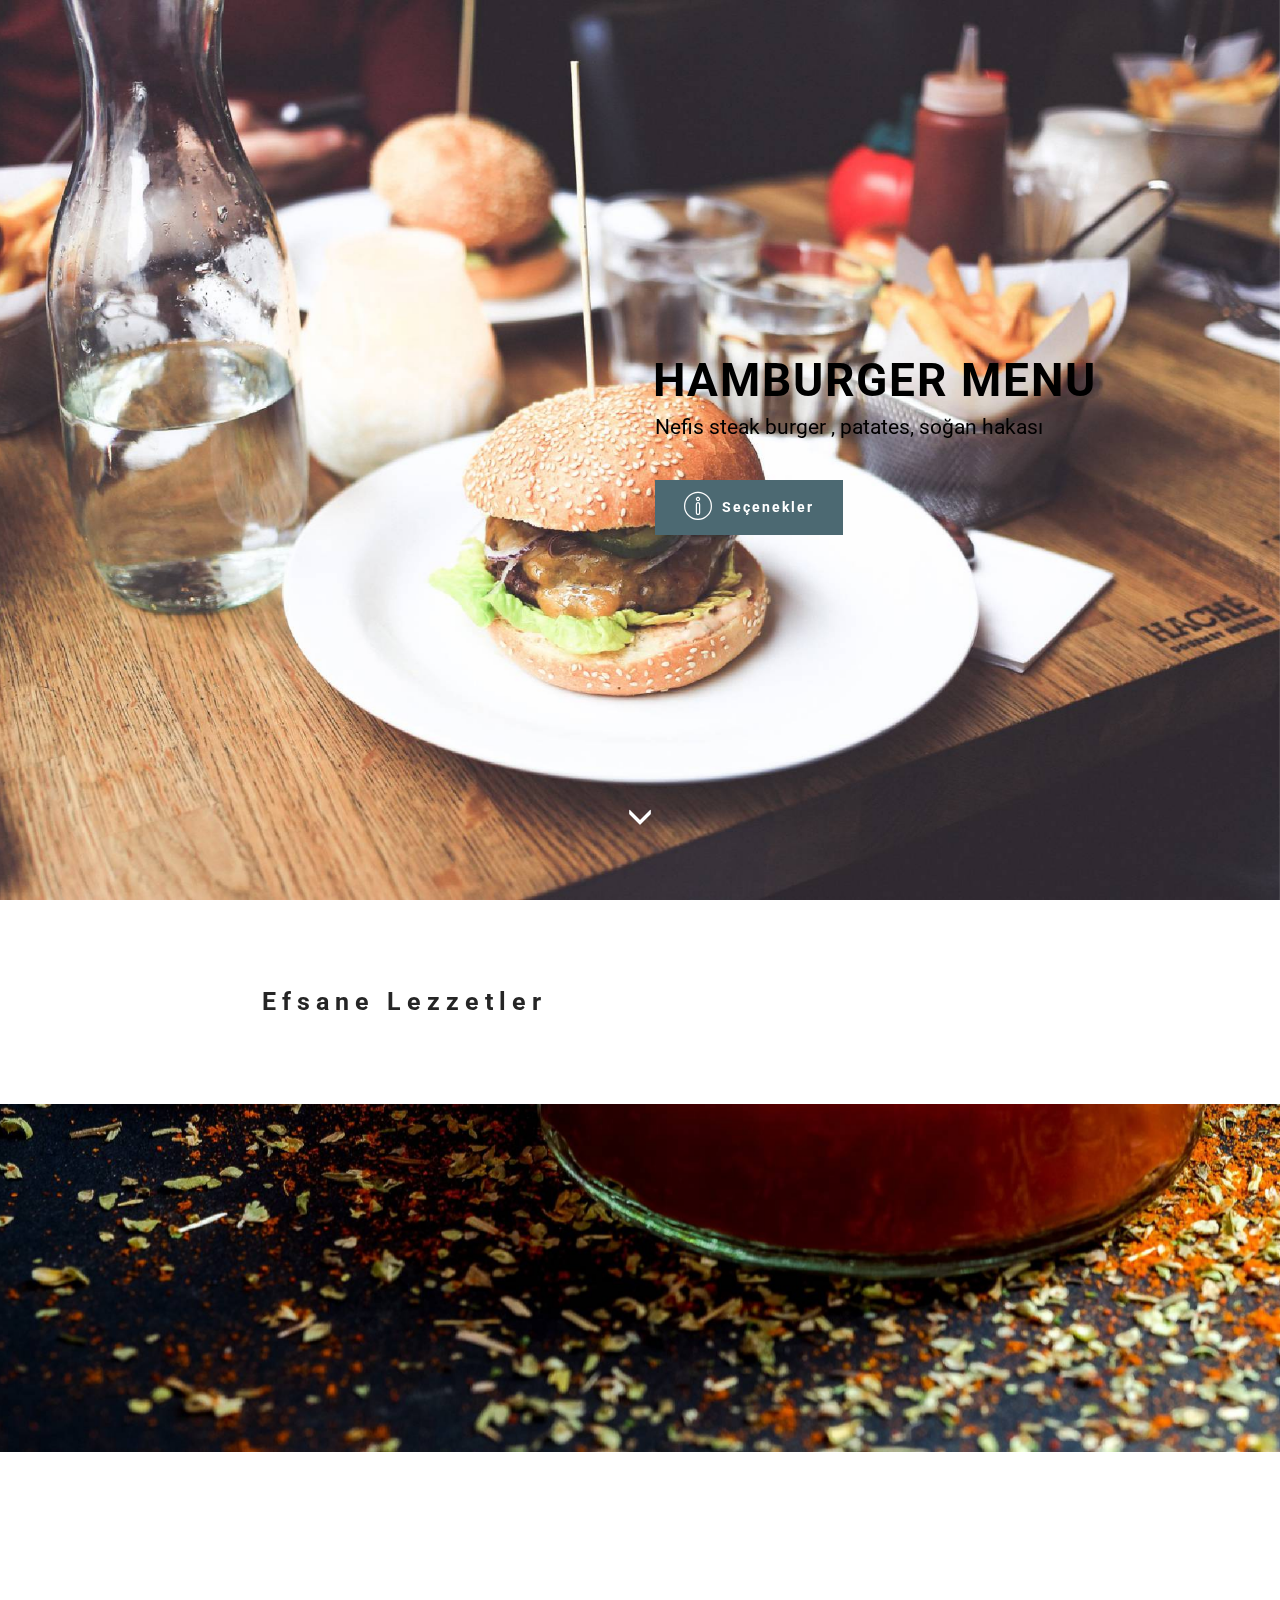
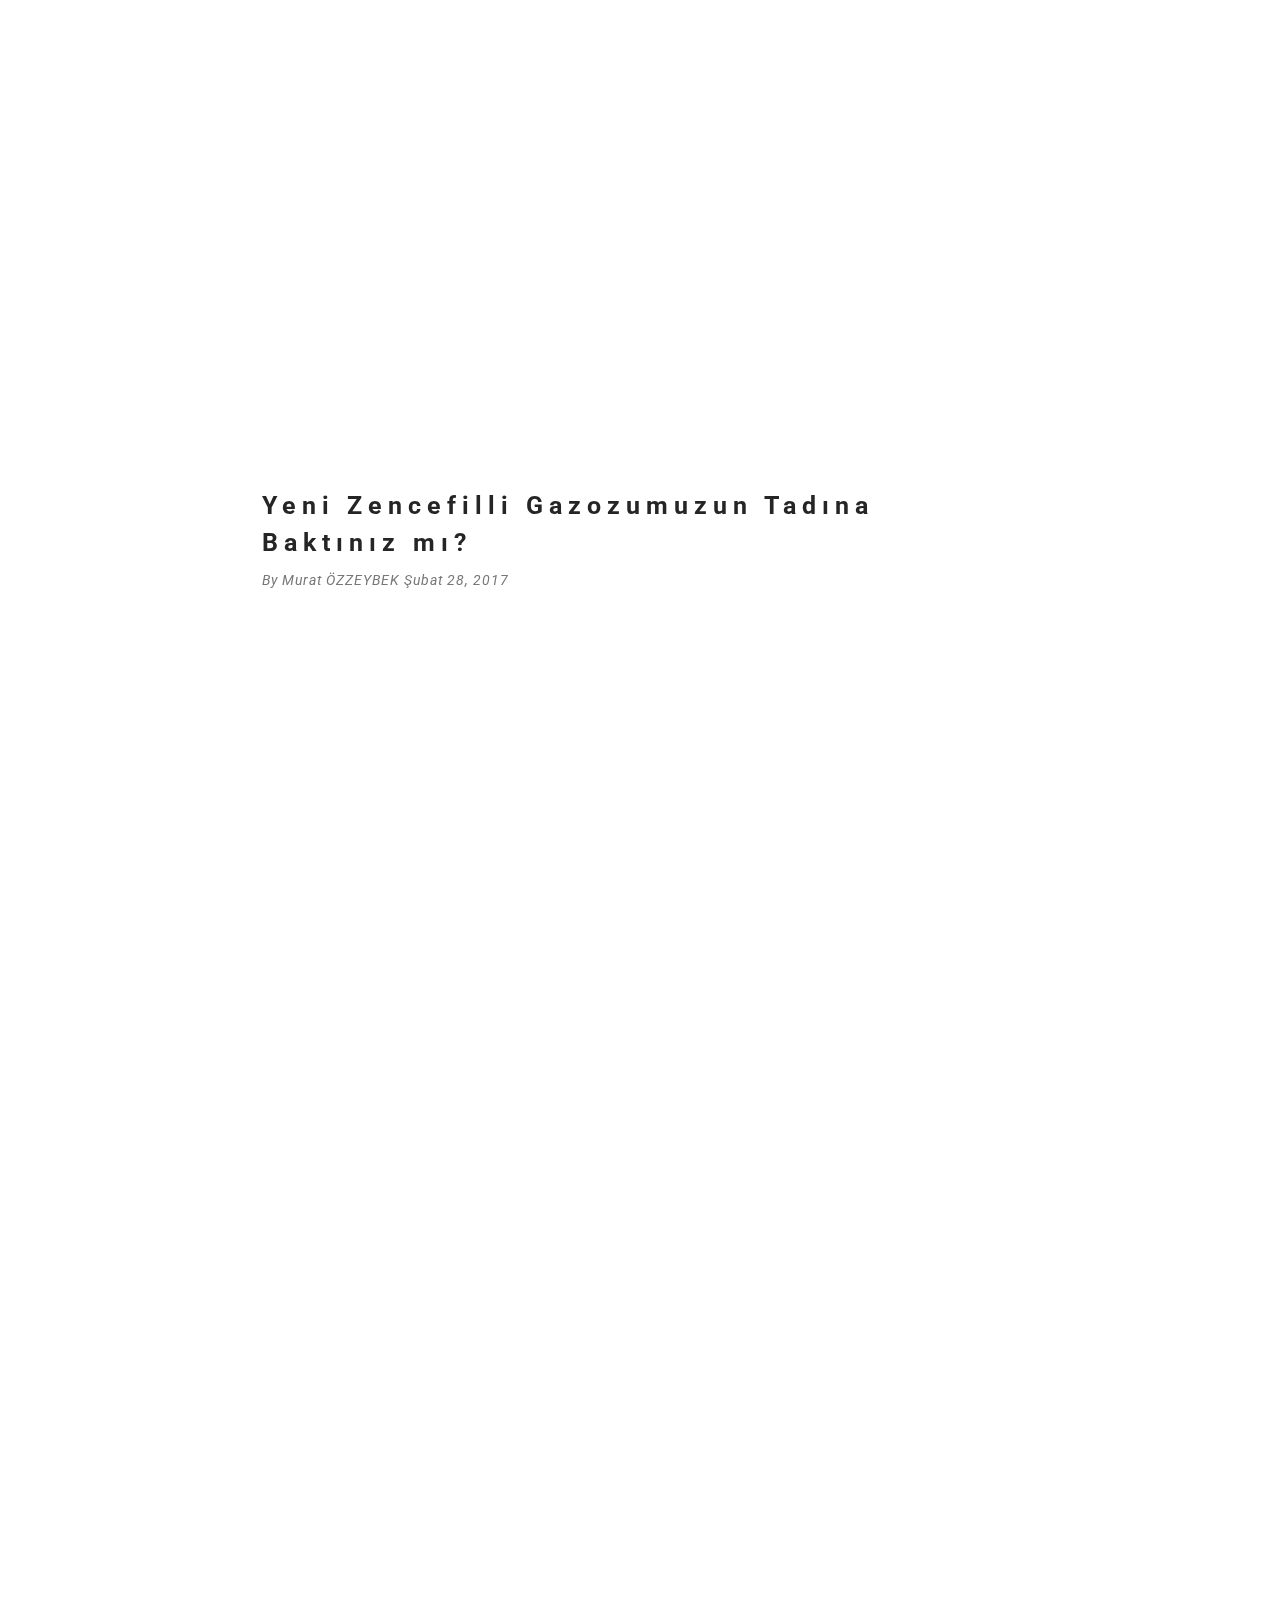
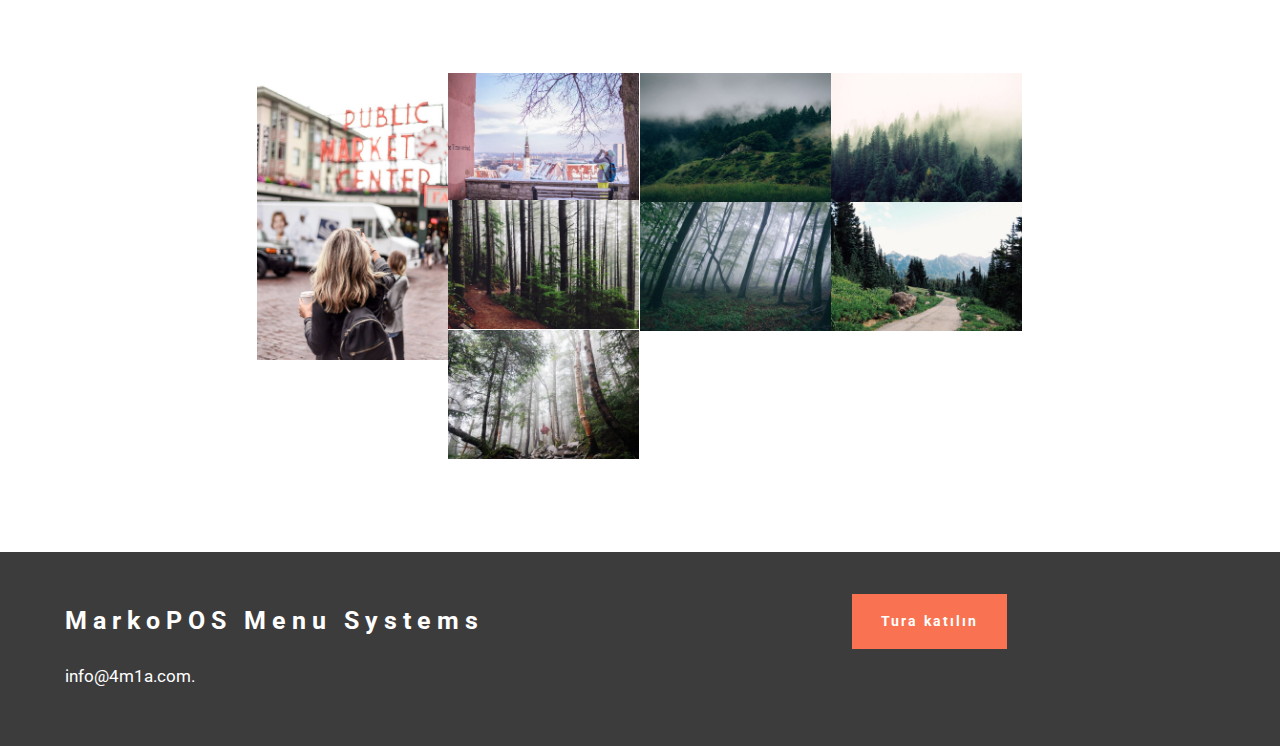
==== commit 0068ebba: "create github pages" ====
--- a/index.html
+++ b/index.html
@@ -14,6 +14,8 @@
   <link rel="stylesheet" href="assets/bootstrap/css/bootstrap.min.css">
   <link rel="stylesheet" href="assets/animate.css/animate.min.css">
   <link rel="stylesheet" href="assets/mobirise/css/style.css">
+  <link rel="stylesheet" href="assets/mobirise-gallery/style.css">
+  <link rel="stylesheet" href="assets/mobirise-slider/style.css">
   <link rel="stylesheet" href="assets/mobirise/css/mbr-additional.css" type="text/css">
   
   
@@ -36,13 +38,24 @@
         </div>
         <div class="mbr-arrow mbr-arrow--floating text-center">
             <div class="mbr-section__container container">
-                <a class="mbr-arrow__link" href="#header1-2"><i class="glyphicon glyphicon-menu-down"></i></a>
-            </div>
-        </div>
-    </div>
-</section>
-
-<section class="engine"><a rel="external" href="https://mobirise.com">Mobirise Web Page Builder</a></section><section class="mbr-box mbr-section mbr-section--relative mbr-section--fixed-size mbr-section--full-height mbr-section--bg-adapted mbr-parallax-background" id="header1-2" style="background-image: url(assets/images/mbr-1-2000x1333.jpg);">
+                <a class="mbr-arrow__link" href="#header3-7"><i class="glyphicon glyphicon-menu-down"></i></a>
+            </div>
+        </div>
+    </div>
+</section>
+
+<section class="engine"><a rel="external" href="https://mobirise.com">Mobirise Website Maker</a></section><section class="mbr-section" id="header3-7">
+    <div class="mbr-section__container container mbr-section__container--isolated">
+        <div class="mbr-header mbr-header--wysiwyg row">
+            <div class="col-sm-8 col-sm-offset-2">
+                <h3 class="mbr-header__text">Efsane Lezzetler</h3>
+                
+            </div>
+        </div>
+    </div>
+</section>
+
+<section class="mbr-box mbr-section mbr-section--relative mbr-section--fixed-size mbr-section--full-height mbr-section--bg-adapted mbr-parallax-background" id="header1-2" style="background-image: url(assets/images/mbr-1-2000x1333.jpg);">
     <div class="mbr-box__magnet mbr-box__magnet--sm-padding mbr-box__magnet--center-left">
         
         <div class="mbr-box__container mbr-section__container container">
@@ -58,7 +71,18 @@
         </div>
         <div class="mbr-arrow mbr-arrow--floating text-center">
             <div class="mbr-section__container container">
-                <a class="mbr-arrow__link" href="#header1-3"><i class="glyphicon glyphicon-menu-down"></i></a>
+                <a class="mbr-arrow__link" href="#header3-6"><i class="glyphicon glyphicon-menu-down"></i></a>
+            </div>
+        </div>
+    </div>
+</section>
+
+<section class="mbr-section" id="header3-6">
+    <div class="mbr-section__container container mbr-section__container--isolated">
+        <div class="mbr-header mbr-header--wysiwyg row">
+            <div class="col-sm-8 col-sm-offset-2">
+                <h3 class="mbr-header__text">Yeni Zencefilli Gazozumuzun Tadına Baktınız mı?</h3>
+                <p class="mbr-header__subtext">By Murat ÖZZEYBEK Şubat 28, 2017</p>
             </div>
         </div>
     </div>
@@ -80,10 +104,160 @@
         </div>
         <div class="mbr-arrow mbr-arrow--floating text-center">
             <div class="mbr-section__container container">
-                <a class="mbr-arrow__link" href="#next"><i class="glyphicon glyphicon-menu-down"></i></a>
-            </div>
-        </div>
-    </div>
+                <a class="mbr-arrow__link" href="#gallery2-8"><i class="glyphicon glyphicon-menu-down"></i></a>
+            </div>
+        </div>
+    </div>
+</section>
+
+<section class="mbr-gallery mbr-section mbr-section--no-padding" id="gallery2-8">
+    <!-- Gallery -->
+    <div class="container mbr-section__container mbr-gallery-layout-article mbr-section__container--isolated">
+        <div class=" col-sm-8 col-sm-offset-2">
+            <div class="row mbr-gallery-row no-gutter">
+
+                <div class="col-lg-3 col-md-4 col-sm-6 col-xs-12 mbr-gallery-item">
+
+                     
+
+                    <a href="#lb-gallery2-8" data-slide-to="0" data-toggle="modal">
+                        <img alt="" src="assets/images/mbr-2000x3000-800x1200.jpg">
+                        <span class="icon glyphicon glyphicon-zoom-in"></span>
+                    </a>
+                </div><div class="col-lg-3 col-md-4 col-sm-6 col-xs-12 mbr-gallery-item">
+
+                     
+
+                    <a href="#lb-gallery2-8" data-slide-to="1" data-toggle="modal">
+                        <img alt="" src="assets/images/mbr-2-2000x1334-800x533.jpg">
+                        <span class="icon glyphicon glyphicon-zoom-in"></span>
+                    </a>
+                </div><div class="col-lg-3 col-md-4 col-sm-6 col-xs-12 mbr-gallery-item">
+
+                     
+
+                    <a href="#lb-gallery2-8" data-slide-to="2" data-toggle="modal">
+                        <img alt="" src="assets/images/slide3-small.jpg">
+                        <span class="icon glyphicon glyphicon-zoom-in"></span>
+                    </a>
+                </div><div class="col-lg-3 col-md-4 col-sm-6 col-xs-12 mbr-gallery-item">
+
+                     
+
+                    <a href="#lb-gallery2-8" data-slide-to="3" data-toggle="modal">
+                        <img alt="" src="assets/images/slide4-small.jpg">
+                        <span class="icon glyphicon glyphicon-zoom-in"></span>
+                    </a>
+                </div><div class="col-lg-3 col-md-4 col-sm-6 col-xs-12 mbr-gallery-item">
+
+                     
+
+                    <a href="#lb-gallery2-8" data-slide-to="4" data-toggle="modal">
+                        <img alt="" src="assets/images/slide5-small.jpg">
+                        <span class="icon glyphicon glyphicon-zoom-in"></span>
+                    </a>
+                </div><div class="col-lg-3 col-md-4 col-sm-6 col-xs-12 mbr-gallery-item">
+
+                     
+
+                    <a href="#lb-gallery2-8" data-slide-to="5" data-toggle="modal">
+                        <img alt="" src="assets/images/slide6-small.jpg">
+                        <span class="icon glyphicon glyphicon-zoom-in"></span>
+                    </a>
+                </div><div class="col-lg-3 col-md-4 col-sm-6 col-xs-12 mbr-gallery-item">
+
+                     
+
+                    <a href="#lb-gallery2-8" data-slide-to="6" data-toggle="modal">
+                        <img alt="" src="assets/images/slide7-small.jpg">
+                        <span class="icon glyphicon glyphicon-zoom-in"></span>
+                    </a>
+                </div><div class="col-lg-3 col-md-4 col-sm-6 col-xs-12 mbr-gallery-item">
+
+                     
+
+                    <a href="#lb-gallery2-8" data-slide-to="7" data-toggle="modal">
+                        <img alt="" src="assets/images/slide8-small.jpg">
+                        <span class="icon glyphicon glyphicon-zoom-in"></span>
+                    </a>
+                </div>
+            </div>
+        </div>
+        <div class="clearfix"></div>
+    </div>
+
+    <!-- Lightbox -->
+    <div data-app-prevent-settings="" class="mbr-slider modal fade carousel slide" tabindex="-1" data-keyboard="true" data-interval="false" id="lb-gallery2-8">
+        <div class="modal-dialog">
+            <div class="modal-content">
+                <div class="modal-body">
+                    <ol class="carousel-indicators">
+                        <li data-app-prevent-settings="" data-target="#lb-gallery2-8" data-slide-to="0"></li><li data-app-prevent-settings="" data-target="#lb-gallery2-8" class=" active" data-slide-to="1"></li><li data-app-prevent-settings="" data-target="#lb-gallery2-8" data-slide-to="2"></li><li data-app-prevent-settings="" data-target="#lb-gallery2-8" data-slide-to="3"></li><li data-app-prevent-settings="" data-target="#lb-gallery2-8" data-slide-to="4"></li><li data-app-prevent-settings="" data-target="#lb-gallery2-8" data-slide-to="5"></li><li data-app-prevent-settings="" data-target="#lb-gallery2-8" data-slide-to="6"></li><li data-app-prevent-settings="" data-target="#lb-gallery2-8" data-slide-to="7"></li>
+                    </ol>
+                    <div class="carousel-inner">
+                        <div class="item">
+                            <img alt="" src="assets/images/mbr-2000x3000.jpg">
+                        </div><div class="item active">
+                            <img alt="" src="assets/images/mbr-2-2000x1334.jpg">
+                        </div><div class="item">
+                            <img alt="" src="assets/images/slide3.jpg">
+                        </div><div class="item">
+                            <img alt="" src="assets/images/slide4.jpg">
+                        </div><div class="item">
+                            <img alt="" src="assets/images/slide5.jpg">
+                        </div><div class="item">
+                            <img alt="" src="assets/images/slide6.jpg">
+                        </div><div class="item">
+                            <img alt="" src="assets/images/slide7.jpg">
+                        </div><div class="item">
+                            <img alt="" src="assets/images/slide8.jpg">
+                        </div>
+                    </div>
+                    <a class="left carousel-control" role="button" data-slide="prev" href="#lb-gallery2-8">
+                        <span class="glyphicon glyphicon-menu-left" aria-hidden="true"></span>
+                        <span class="sr-only">Previous</span>
+                    </a>
+                    <a class="right carousel-control" role="button" data-slide="next" href="#lb-gallery2-8">
+                        <span class="glyphicon glyphicon-menu-right" aria-hidden="true"></span>
+                        <span class="sr-only">Next</span>
+                    </a>
+
+                    <a class="close" href="#" role="button" data-dismiss="modal">
+                        <span class="glyphicon glyphicon-remove" aria-hidden="true"></span>
+                        <span class="sr-only">Close</span>
+                    </a>
+                </div>
+            </div>
+        </div>
+    </div>
+</section>
+
+<section class="mbr-section mbr-section--relative mbr-section--short-paddings" id="msg-box1-9" style="background-color: rgb(60, 60, 60);">
+
+    
+
+    <div class="mbr-section__container mbr-section__container--isolated container" style="padding-top: 60px; padding-bottom: 60px;">
+        <div class="row">
+            <div class="mbr-box mbr-box--fixed mbr-box--adapted">
+                <div class="mbr-box__magnet mbr-box__magnet--top-left mbr-section__left col-sm-8">
+                    <div class="mbr-section__container mbr-section__container--middle">
+                        <div class="mbr-header mbr-header--auto-align mbr-header--wysiwyg">
+                            <h3 class="mbr-header__text">MarkoPOS Menu Systems</h3>
+                        </div>
+                    </div>
+                    <div class="mbr-section__container">
+                        <div class="mbr-article mbr-article--auto-align mbr-article--wysiwyg"><p>info@4m1a.com.</p></div>
+                    </div>
+                </div>
+                <div class="mbr-box__magnet mbr-box__magnet--top-left mbr-section__right col-sm-4">
+                    <div class="mbr-section__container">
+                        <div class="mbr-buttons mbr-buttons--auto-align mbr-buttons--top mbr-buttons--left"><a class="mbr-buttons__btn btn btn-lg btn-danger" href="https://www.4m1a.com">Tura katılın</a></div>
+                    </div>
+                </div>
+            </div>
+        </div>
+    </div>
+
 </section>
 
 
@@ -91,7 +265,11 @@
   <script src="assets/bootstrap/js/bootstrap.min.js"></script>
   <script src="assets/smooth-scroll/smooth-scroll.js"></script>
   <script src="assets/jarallax/jarallax.js"></script>
+  <script src="assets/masonry/masonry.pkgd.min.js"></script>
+  <script src="assets/imagesloaded/imagesloaded.pkgd.min.js"></script>
+  <script src="assets/bootstrap-carousel-swipe/bootstrap-carousel-swipe.js"></script>
   <script src="assets/mobirise/js/script.js"></script>
+  <script src="assets/mobirise-gallery/script.js"></script>
   
   
 </body>
--- a/assets/mobirise-gallery/style.css
+++ b/assets/mobirise-gallery/style.css
@@ -0,0 +1,246 @@
+/*-------
+
+   Gallery
+
+-------*/
+.mbr-gallery .mbr-gallery-item {
+    position: relative;
+    /*display: inline-block;*/
+    padding-bottom: 30px;
+}
+.mbr-gallery .mbr-gallery-item > a {
+    position: relative;
+    display: block;
+    background: #fff;
+    outline: none;
+}
+.mbr-gallery .mbr-gallery-row {
+    margin-bottom: -30px;
+}
+.mbr-gallery .mbr-gallery-item img {
+    width: 100%;
+    opacity: 1;
+    -webkit-transition: .2s opacity ease-in-out;
+    transition: .2s opacity ease-in-out;
+}
+.mbr-gallery .mbr-gallery-item > a:hover img {
+    opacity: 0.9;
+}
+.mbr-gallery .mbr-gallery-item .icon {
+    position: absolute;
+    font-size: 30px;
+    top: 50%;
+    left: 50%;
+    color: #fff;
+    opacity: 0;
+    -webkit-transform: translateX(-50%) translateY(-50%);
+    transform: translateX(-50%) translateY(-50%);
+    -webkit-transition: .2s opacity ease-in-out;
+    transition: .2s opacity ease-in-out;
+}
+.mbr-gallery .mbr-gallery-item > a:hover .icon {
+    opacity: 1;
+}
+
+/* remove spacing */
+.mbr-gallery .mbr-gallery-row.no-gutter {
+    margin: 0;
+}
+.mbr-gallery .mbr-gallery-row.no-gutter .mbr-gallery-item {
+    padding: 0;
+}
+
+/* container */
+.mbr-gallery .container.mbr-gallery-layout-default {
+    padding: 93px 0;
+}
+
+/* fix horizontal scrollbar */
+.mbr-gallery .mbr-gallery-layout-default,
+.mbr-gallery .mbr-gallery-layout-article {
+    overflow: hidden;
+}
+
+/* article layout */
+.mbr-gallery .mbr-gallery-layout-article > div {
+    padding-left: 0;
+    padding-right: 0;
+}
+
+
+/* lightbox */
+.mbr-gallery .modal {
+    position: fixed;
+    overflow: hidden;
+    padding-right: 0 !important;
+}
+.mbr-gallery .modal-body {
+    padding: 0;
+}
+.mbr-gallery .modal-body img {
+    width: 100%;
+}
+.mbr-gallery .modal .close {
+    position: absolute;
+    background-image: none;
+    font-size: 20px;
+    width: 54px;
+    height: 54px;
+    top: 20px;
+    right: 20px;
+    line-height: 54px;
+    opacity: 1;
+    color: #fff;
+    border: 2px solid #fff;
+    text-align: center;
+    text-shadow: none;
+    z-index: 5;
+    -webkit-transition: all 0.2s ease-in-out 0s;
+    -o-transition: all 0.2s ease-in-out 0s;
+    transition: all 0.2s ease-in-out 0s;
+}
+.mbr-gallery .modal .close:hover {
+    background: #fff;
+    color: #000;
+}
+
+/* modal back color opacity */
+.modal-backdrop.in {
+    opacity: 0.8;
+    filter: alpha(opacity=80);
+}
+
+@media (max-width: 768px) {
+    .mbr-gallery .modal-dialog {
+        margin: 10px auto;
+    }
+
+    .mbr-gallery .carousel-indicators,
+    .mbr-gallery .carousel-control,
+    .mbr-gallery .modal .close {
+        position: fixed;
+    }
+}
+
+/* fix fade in effect */
+.mbr-gallery .modal.fade .modal-dialog {
+    margin-top: -100px;
+    -webkit-transition: margin-top 0.3s ease-out;
+    -moz-transition: margin-top 0.3s ease-out;
+    -o-transition: margin-top 0.3s ease-out;
+    transition: margin-top 0.3s ease-out;
+}
+.mbr-gallery .modal.in .modal-dialog,
+.mbr-gallery .modal.fade .modal-dialog {
+    -webkit-transform: none;
+    -ms-transform: none;
+    -o-transform: none;
+    transform: none;
+}
+.mbr-gallery .modal.in .modal-dialog {
+    margin-top: 30px;
+}
+
+
+/* media-caption styles */
+.mbr-gallery .mbr-figure__caption {
+    width: 100%;
+    margin-left: 0;
+    box-sizing: border-box;
+    border: solid 15px transparent;
+    border-style: none solid;
+    left: 0;
+    background: none;
+    margin-bottom: 30px;
+}
+.mbr-gallery .mbr-figure__caption-small {
+    position: relative;
+    z-index: 2;
+    padding: 0 10px;
+}
+.mbr-gallery .mbr-caption-background{
+    position: absolute;
+    z-index: 1;
+    left: 0;
+    top:0;
+    width: 100%;
+    height: 100%;
+    background: rgba(0, 0, 0, 0.6);
+}
+.mbr-gallery .no-gutter .mbr-figure__caption {
+    margin-bottom: 0;
+    border-style: none none;
+}
+
+
+/*
+.mbr-gallery .mbr-figure__caption--std-grid:before {
+    content: none;
+}
+
+.mbr-gallery .container .mbr-figure__caption--std-grid {
+    width: 90%;
+    margin-left: -44.8%;
+    margin-bottom: 30px;
+}
+
+@media (max-width: 768px) {
+    .mbr-gallery .mbr-figure__caption--std-grid,
+    .mbr-gallery .container .mbr-figure__caption--std-grid {
+
+        width: 100%;
+        margin-left: 0; 
+        padding-left: 15px;
+        padding-right: 15px;   
+    }
+
+    .mbr-gallery .mbr-gallery-row.no-gutter .mbr-figure__caption--std-grid {
+        width: 100%;
+        margin-left: 0;
+        padding-left: 0;
+        padding-right: 0;   
+    }
+}
+
+@media (min-width: 768px) and (max-width: 991px) {
+
+    .mbr-gallery .mbr-figure__caption--std-grid {
+        width: 92.6%;
+        margin-left: -46.3%;
+    }
+
+    .mbr-gallery .container .mbr-figure__caption--std-grid {
+        width: 92%;
+        margin-left: -46%;
+        margin-bottom: 30px;
+    }
+}
+
+.mbr-gallery .container.mbr-gallery-layout-article .mbr-figure__caption--std-grid {
+    width: 85%;
+    margin-left: -42.5%;
+}
+
+.mbr-gallery .container.mbr-gallery-layout-article .mbr-gallery-row.no-gutter .mbr-figure__caption--std-grid {
+    width: 100%;
+    margin-left: -50%;
+}
+
+@media (min-width: 768px) and (max-width: 991px) {
+    .mbr-gallery .container.mbr-gallery-layout-article .mbr-figure__caption--std-grid {
+        width: 88%;
+        margin-left: -44%;
+    }
+}
+
+@media (max-width: 768px) {
+    .mbr-gallery .mbr-gallery-layout-article.container .mbr-gallery-row.no-gutter .mbr-figure__caption--std-grid,
+    .mbr-gallery .container.mbr-gallery-layout-article .mbr-figure__caption--std-grid {
+        width: 100%;
+        margin-left: 0;
+    }
+}
+
+*/
+
+
--- a/assets/mobirise-slider/style.css
+++ b/assets/mobirise-slider/style.css
@@ -0,0 +1,100 @@
+/*-------
+
+   Slider
+
+-------*/
+.mbr-slider .carousel-inner > .active,
+.mbr-slider .carousel-inner > .next,
+.mbr-slider .carousel-inner > .prev {
+	display: table;
+}
+.mbr-slider .carousel-control {
+    background-image: none;
+    width: 54px;
+    height: 54px;
+    top: 50%;
+    margin-top: -27px;
+    line-height: 54px;
+    border: 2px solid #fff;
+    opacity: 1;
+    text-shadow: none;
+    z-index: 5;
+    -webkit-transition: all 0.2s ease-in-out 0s;
+    -o-transition: all 0.2s ease-in-out 0s;
+    transition: all 0.2s ease-in-out 0s;
+}
+.mbr-slider .carousel-control.left {
+	margin-left: 20px;
+}
+.mbr-slider .carousel-control.right {
+	margin-right: 20px;
+}
+.mbr-slider .carousel-control:hover {
+	background: #fff;
+	color: #000;
+}
+.mbr-slider .carousel-indicators {
+    bottom: 20px;
+}
+.mbr-slider .carousel-indicators li,
+.mbr-slider .carousel-indicators .active {
+    width: 15px;
+    height: 15px;
+    margin: 3px;
+    border: 2px solid #ffffff;
+}
+
+@media (max-width: 767px) {
+    .mbr-slider .carousel-control {
+        top: auto;
+        bottom: 20px;
+    }
+}
+.mbr-slider .mbr-overlay {
+    z-index: 0;
+    opacity:0.5;
+}
+/* boxed model */
+.mbr-slider > .boxed-slider {
+    position: relative;
+    padding: 93px 0;
+}
+.mbr-slider > .boxed-slider > div{
+    position: relative;
+
+}
+.mbr-slider > .container .carousel-indicators {
+    margin-bottom: 3px;
+}
+@media (max-width: 767px) {
+    .mbr-slider > .container .carousel-control {
+        margin-bottom: 0px;
+    }
+}
+.mbr-slider > .container img {
+    width: 100%;
+}
+.mbr-slider > .container img + .row {
+    position: absolute;
+    top: 50%;
+    left: 0;
+    right: 0;
+    margin-left: 0;
+    margin-right: 0;
+    -webkit-transform: translateY(-50%);
+    -moz-transform: translateY(-50%);
+    transform: translateY(-50%);
+}
+.mbr-slider .mbr-section {
+    padding-left: 0;
+    padding-right: 0;
+}
+
+/* article layout */
+.mbr-slider .article-slider > div {
+    padding-left: 0;
+    padding-right: 0;
+}
+.mbr-slider > .container.article-slider .carousel-indicators {
+    margin-bottom: 0;
+}--- a/assets/mobirise/css/mbr-additional.css
+++ b/assets/mobirise/css/mbr-additional.css
@@ -6,6 +6,12 @@
 }
 #header1-2 H1 {
   color: #ffffff;
+}
+#msg-box1-9 .mbr-header .mbr-header__text {
+  color: #fff;
+}
+#msg-box1-9 .mbr-article {
+  color: #fff;
 }
 #slider-4 H1 {
   color: #000000;
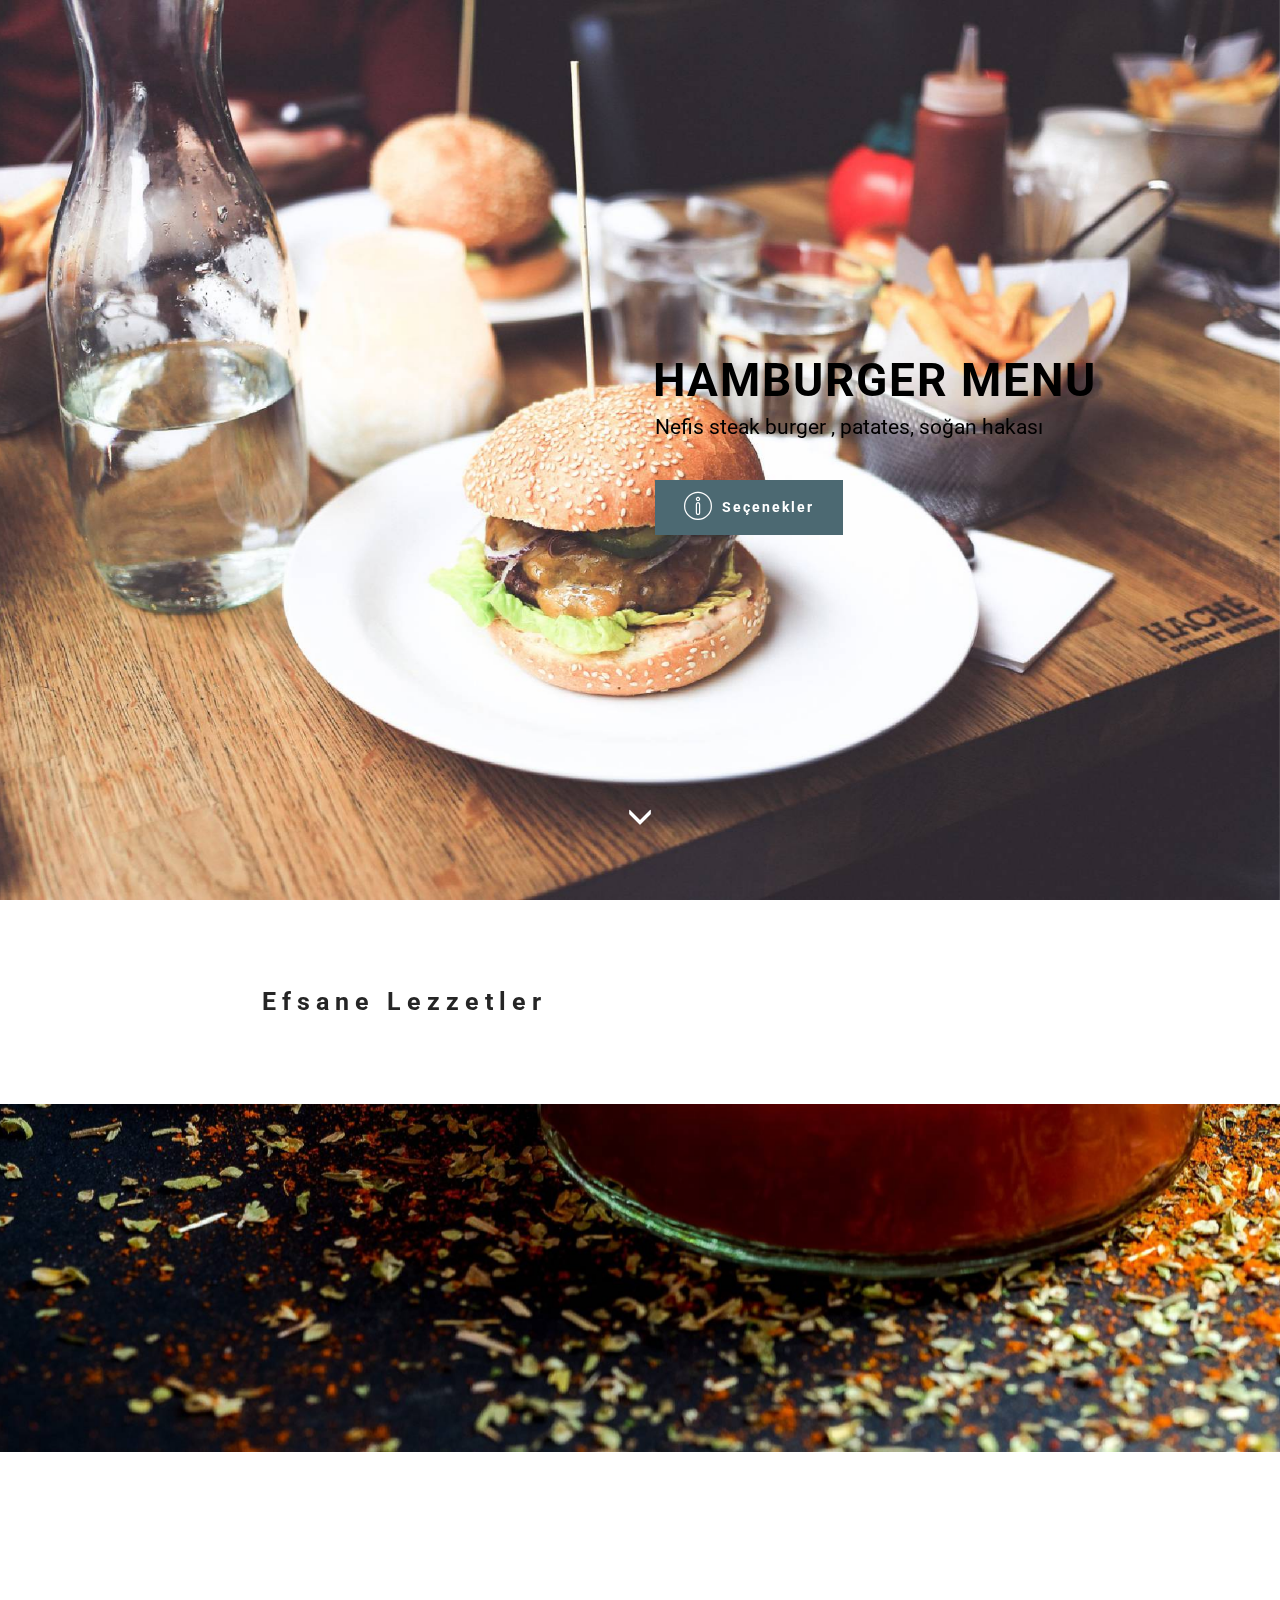
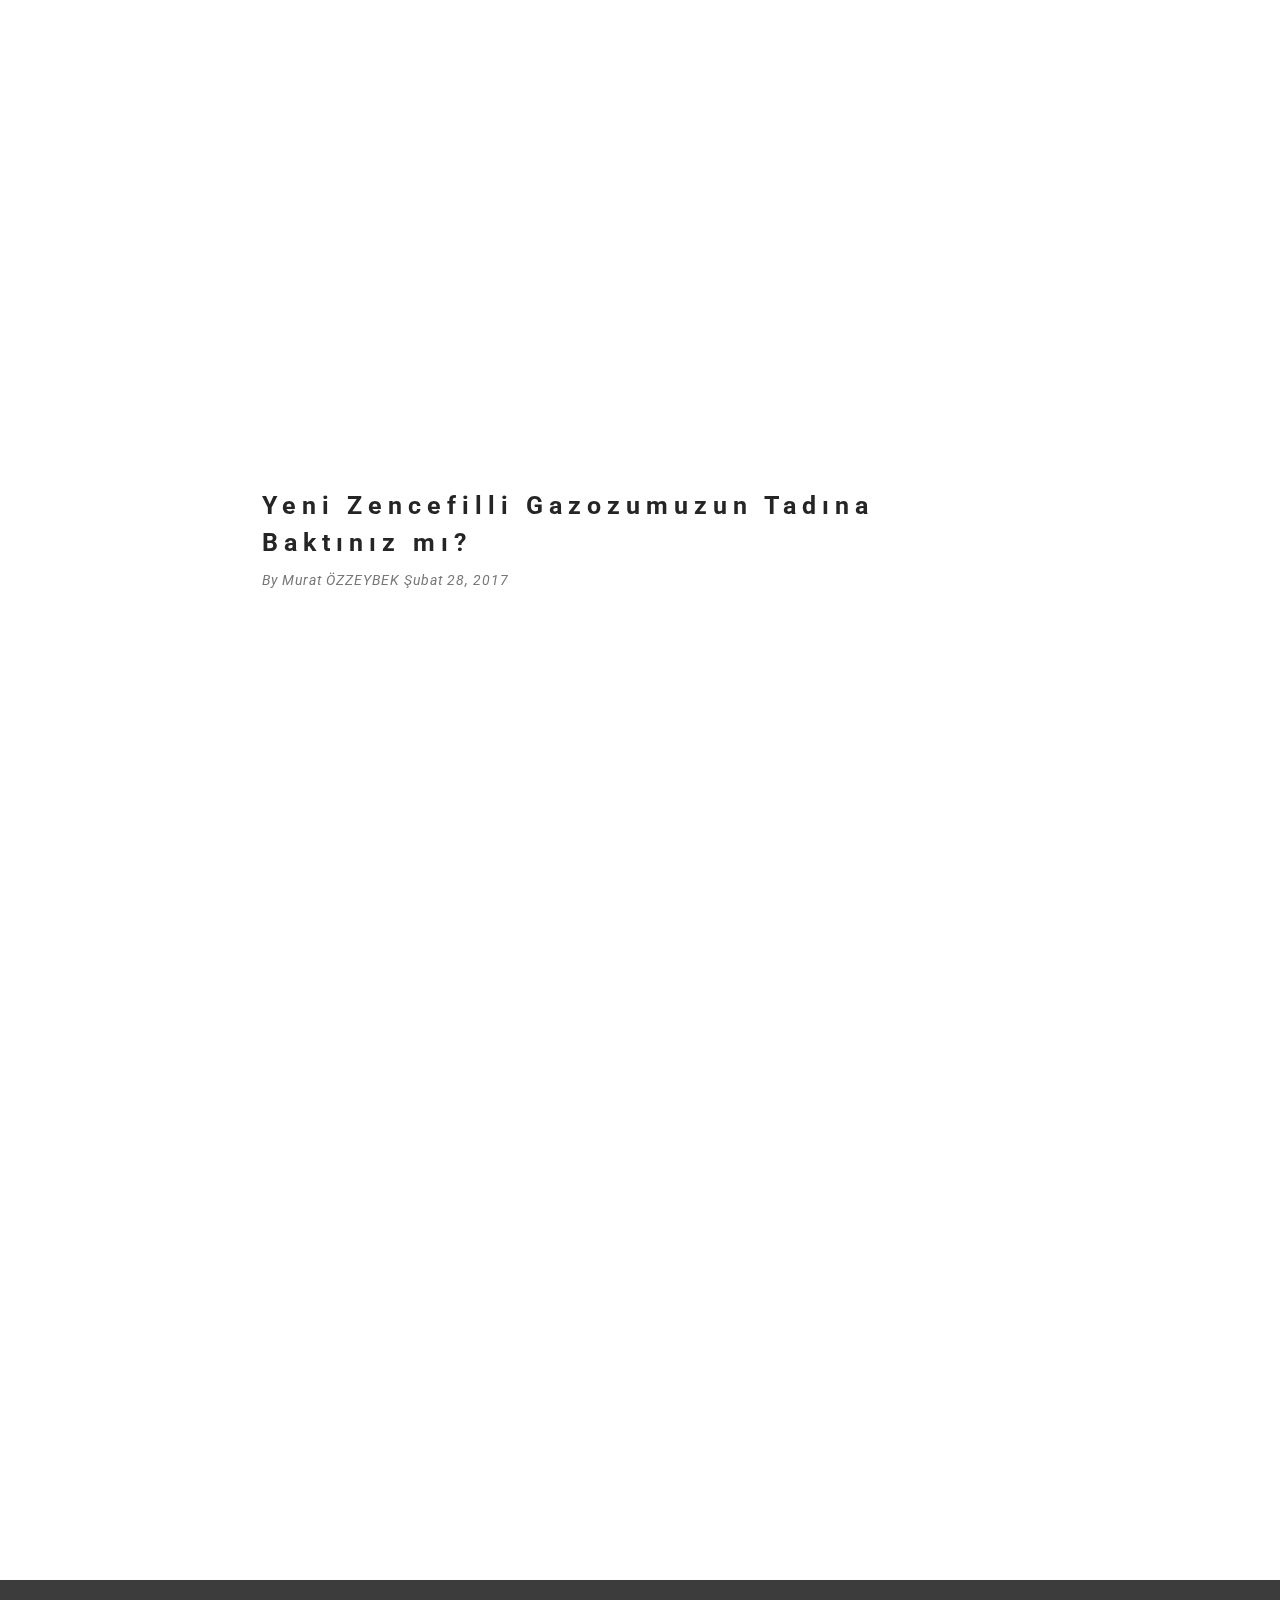
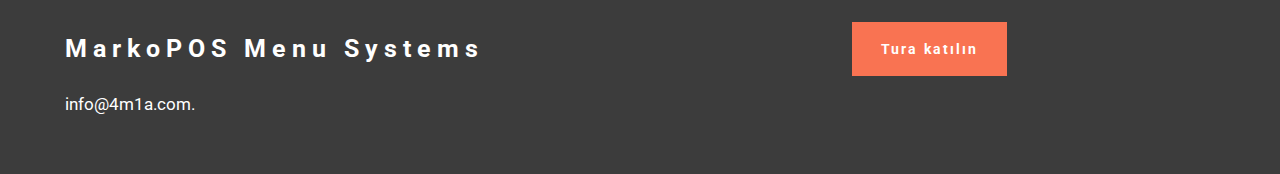
==== commit 85ce0c80: "create github pages" ====
--- a/index.html
+++ b/index.html
@@ -14,8 +14,6 @@
   <link rel="stylesheet" href="assets/bootstrap/css/bootstrap.min.css">
   <link rel="stylesheet" href="assets/animate.css/animate.min.css">
   <link rel="stylesheet" href="assets/mobirise/css/style.css">
-  <link rel="stylesheet" href="assets/mobirise-gallery/style.css">
-  <link rel="stylesheet" href="assets/mobirise-slider/style.css">
   <link rel="stylesheet" href="assets/mobirise/css/mbr-additional.css" type="text/css">
   
   
@@ -44,7 +42,7 @@
     </div>
 </section>
 
-<section class="engine"><a rel="external" href="https://mobirise.com">Mobirise Website Maker</a></section><section class="mbr-section" id="header3-7">
+<section class="engine"><a rel="external" href="https://mobirise.com">Mobirise Site Generator</a></section><section class="mbr-section" id="header3-7">
     <div class="mbr-section__container container mbr-section__container--isolated">
         <div class="mbr-header mbr-header--wysiwyg row">
             <div class="col-sm-8 col-sm-offset-2">
@@ -65,7 +63,7 @@
                         <h1 class="mbr-hero__text">ÇORBALAR</h1>
                         <p class="mbr-hero__subtext">Lezzetli çorba çeşitleri</p>
                     </div>
-                    <div class="mbr-buttons btn-inverse mbr-buttons--left"> <a class="mbr-buttons__btn btn btn-lg btn-default animated fadeInUp delay" href="https://mobirise.com">Dahası..</a></div>
+                    <div class="mbr-buttons btn-inverse mbr-buttons--left"> <a class="mbr-buttons__btn btn btn-lg btn-default animated fadeInUp delay" href="hamburgermenu.html">Dahası..</a></div>
                 </div></div>
             </div></div>
         </div>
@@ -98,135 +96,13 @@
                         <h1 class="mbr-hero__text">SOĞUK İÇECEKLER</h1>
                         <p class="mbr-hero__subtext">Soğuk içecek seçenekleri</p>
                     </div>
-                    <div class="mbr-buttons btn-inverse mbr-buttons--left"> <a class="mbr-buttons__btn btn btn-lg btn-default animated fadeInUp delay" href="https://mobirise.com">Dahası...</a></div>
+                    <div class="mbr-buttons btn-inverse mbr-buttons--left"> <a class="mbr-buttons__btn btn btn-lg btn-default animated fadeInUp delay" href="hamburgermenu.html">Dahası...</a></div>
                 </div></div>
             </div></div>
         </div>
         <div class="mbr-arrow mbr-arrow--floating text-center">
             <div class="mbr-section__container container">
-                <a class="mbr-arrow__link" href="#gallery2-8"><i class="glyphicon glyphicon-menu-down"></i></a>
-            </div>
-        </div>
-    </div>
-</section>
-
-<section class="mbr-gallery mbr-section mbr-section--no-padding" id="gallery2-8">
-    <!-- Gallery -->
-    <div class="container mbr-section__container mbr-gallery-layout-article mbr-section__container--isolated">
-        <div class=" col-sm-8 col-sm-offset-2">
-            <div class="row mbr-gallery-row no-gutter">
-
-                <div class="col-lg-3 col-md-4 col-sm-6 col-xs-12 mbr-gallery-item">
-
-                     
-
-                    <a href="#lb-gallery2-8" data-slide-to="0" data-toggle="modal">
-                        <img alt="" src="assets/images/mbr-2000x3000-800x1200.jpg">
-                        <span class="icon glyphicon glyphicon-zoom-in"></span>
-                    </a>
-                </div><div class="col-lg-3 col-md-4 col-sm-6 col-xs-12 mbr-gallery-item">
-
-                     
-
-                    <a href="#lb-gallery2-8" data-slide-to="1" data-toggle="modal">
-                        <img alt="" src="assets/images/mbr-2-2000x1334-800x533.jpg">
-                        <span class="icon glyphicon glyphicon-zoom-in"></span>
-                    </a>
-                </div><div class="col-lg-3 col-md-4 col-sm-6 col-xs-12 mbr-gallery-item">
-
-                     
-
-                    <a href="#lb-gallery2-8" data-slide-to="2" data-toggle="modal">
-                        <img alt="" src="assets/images/slide3-small.jpg">
-                        <span class="icon glyphicon glyphicon-zoom-in"></span>
-                    </a>
-                </div><div class="col-lg-3 col-md-4 col-sm-6 col-xs-12 mbr-gallery-item">
-
-                     
-
-                    <a href="#lb-gallery2-8" data-slide-to="3" data-toggle="modal">
-                        <img alt="" src="assets/images/slide4-small.jpg">
-                        <span class="icon glyphicon glyphicon-zoom-in"></span>
-                    </a>
-                </div><div class="col-lg-3 col-md-4 col-sm-6 col-xs-12 mbr-gallery-item">
-
-                     
-
-                    <a href="#lb-gallery2-8" data-slide-to="4" data-toggle="modal">
-                        <img alt="" src="assets/images/slide5-small.jpg">
-                        <span class="icon glyphicon glyphicon-zoom-in"></span>
-                    </a>
-                </div><div class="col-lg-3 col-md-4 col-sm-6 col-xs-12 mbr-gallery-item">
-
-                     
-
-                    <a href="#lb-gallery2-8" data-slide-to="5" data-toggle="modal">
-                        <img alt="" src="assets/images/slide6-small.jpg">
-                        <span class="icon glyphicon glyphicon-zoom-in"></span>
-                    </a>
-                </div><div class="col-lg-3 col-md-4 col-sm-6 col-xs-12 mbr-gallery-item">
-
-                     
-
-                    <a href="#lb-gallery2-8" data-slide-to="6" data-toggle="modal">
-                        <img alt="" src="assets/images/slide7-small.jpg">
-                        <span class="icon glyphicon glyphicon-zoom-in"></span>
-                    </a>
-                </div><div class="col-lg-3 col-md-4 col-sm-6 col-xs-12 mbr-gallery-item">
-
-                     
-
-                    <a href="#lb-gallery2-8" data-slide-to="7" data-toggle="modal">
-                        <img alt="" src="assets/images/slide8-small.jpg">
-                        <span class="icon glyphicon glyphicon-zoom-in"></span>
-                    </a>
-                </div>
-            </div>
-        </div>
-        <div class="clearfix"></div>
-    </div>
-
-    <!-- Lightbox -->
-    <div data-app-prevent-settings="" class="mbr-slider modal fade carousel slide" tabindex="-1" data-keyboard="true" data-interval="false" id="lb-gallery2-8">
-        <div class="modal-dialog">
-            <div class="modal-content">
-                <div class="modal-body">
-                    <ol class="carousel-indicators">
-                        <li data-app-prevent-settings="" data-target="#lb-gallery2-8" data-slide-to="0"></li><li data-app-prevent-settings="" data-target="#lb-gallery2-8" class=" active" data-slide-to="1"></li><li data-app-prevent-settings="" data-target="#lb-gallery2-8" data-slide-to="2"></li><li data-app-prevent-settings="" data-target="#lb-gallery2-8" data-slide-to="3"></li><li data-app-prevent-settings="" data-target="#lb-gallery2-8" data-slide-to="4"></li><li data-app-prevent-settings="" data-target="#lb-gallery2-8" data-slide-to="5"></li><li data-app-prevent-settings="" data-target="#lb-gallery2-8" data-slide-to="6"></li><li data-app-prevent-settings="" data-target="#lb-gallery2-8" data-slide-to="7"></li>
-                    </ol>
-                    <div class="carousel-inner">
-                        <div class="item">
-                            <img alt="" src="assets/images/mbr-2000x3000.jpg">
-                        </div><div class="item active">
-                            <img alt="" src="assets/images/mbr-2-2000x1334.jpg">
-                        </div><div class="item">
-                            <img alt="" src="assets/images/slide3.jpg">
-                        </div><div class="item">
-                            <img alt="" src="assets/images/slide4.jpg">
-                        </div><div class="item">
-                            <img alt="" src="assets/images/slide5.jpg">
-                        </div><div class="item">
-                            <img alt="" src="assets/images/slide6.jpg">
-                        </div><div class="item">
-                            <img alt="" src="assets/images/slide7.jpg">
-                        </div><div class="item">
-                            <img alt="" src="assets/images/slide8.jpg">
-                        </div>
-                    </div>
-                    <a class="left carousel-control" role="button" data-slide="prev" href="#lb-gallery2-8">
-                        <span class="glyphicon glyphicon-menu-left" aria-hidden="true"></span>
-                        <span class="sr-only">Previous</span>
-                    </a>
-                    <a class="right carousel-control" role="button" data-slide="next" href="#lb-gallery2-8">
-                        <span class="glyphicon glyphicon-menu-right" aria-hidden="true"></span>
-                        <span class="sr-only">Next</span>
-                    </a>
-
-                    <a class="close" href="#" role="button" data-dismiss="modal">
-                        <span class="glyphicon glyphicon-remove" aria-hidden="true"></span>
-                        <span class="sr-only">Close</span>
-                    </a>
-                </div>
+                <a class="mbr-arrow__link" href="#msg-box1-9"><i class="glyphicon glyphicon-menu-down"></i></a>
             </div>
         </div>
     </div>
@@ -251,7 +127,7 @@
                 </div>
                 <div class="mbr-box__magnet mbr-box__magnet--top-left mbr-section__right col-sm-4">
                     <div class="mbr-section__container">
-                        <div class="mbr-buttons mbr-buttons--auto-align mbr-buttons--top mbr-buttons--left"><a class="mbr-buttons__btn btn btn-lg btn-danger" href="https://www.4m1a.com">Tura katılın</a></div>
+                        <div class="mbr-buttons mbr-buttons--auto-align mbr-buttons--top mbr-buttons--left"><a class="mbr-buttons__btn btn btn-lg btn-danger" href="http://www.4m1a.com/index.html">Tura katılın</a></div>
                     </div>
                 </div>
             </div>
@@ -265,11 +141,7 @@
   <script src="assets/bootstrap/js/bootstrap.min.js"></script>
   <script src="assets/smooth-scroll/smooth-scroll.js"></script>
   <script src="assets/jarallax/jarallax.js"></script>
-  <script src="assets/masonry/masonry.pkgd.min.js"></script>
-  <script src="assets/imagesloaded/imagesloaded.pkgd.min.js"></script>
-  <script src="assets/bootstrap-carousel-swipe/bootstrap-carousel-swipe.js"></script>
   <script src="assets/mobirise/js/script.js"></script>
-  <script src="assets/mobirise-gallery/script.js"></script>
   
   
 </body>
